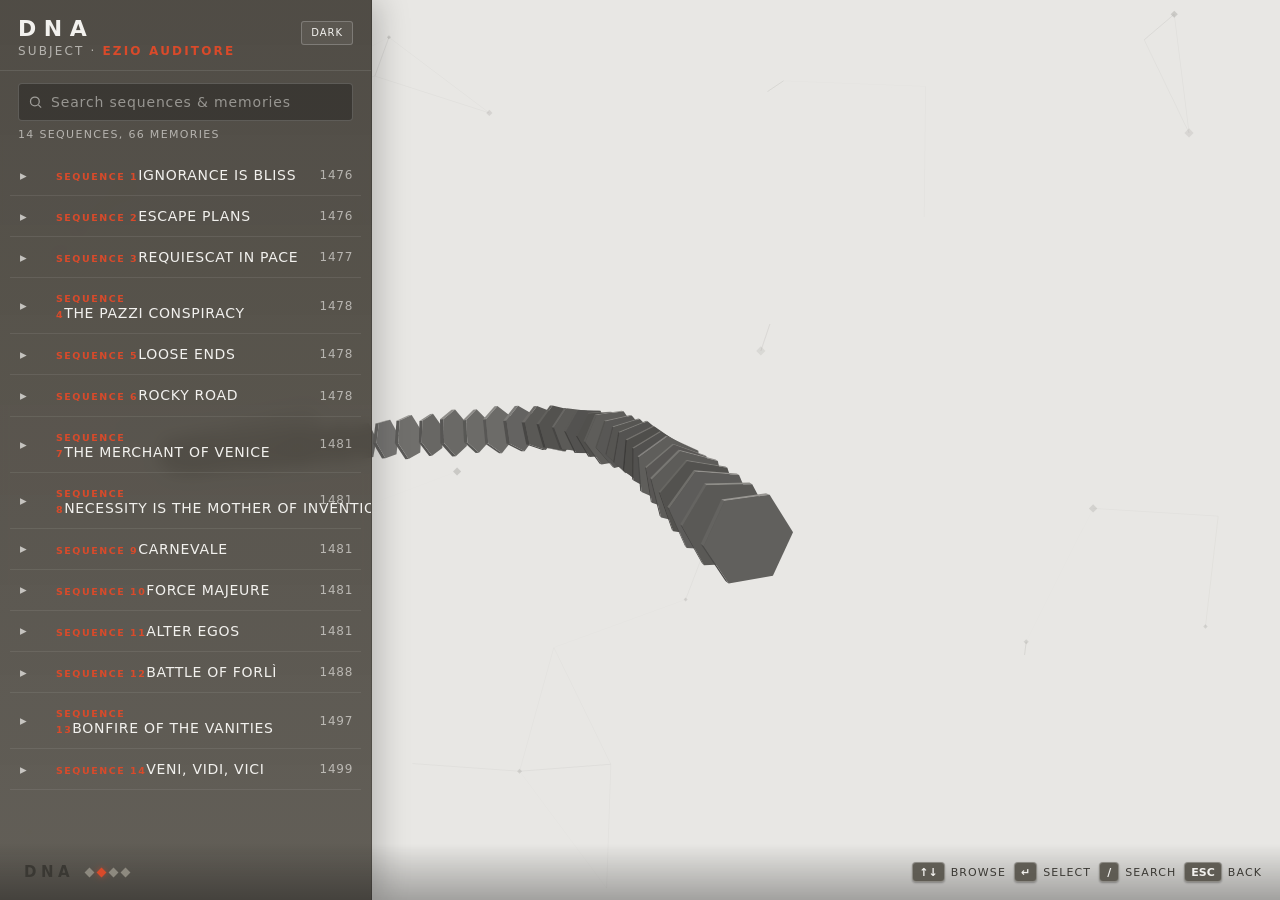
==== ac-dna-spire.html @ bcf32839 "Add AC2 DNA spire module: 3D hex-disc sequence browser Self-contained, dependency-free recreation of" ====
<!DOCTYPE html>
<html lang="en">
<head>
<meta charset="UTF-8">
<meta name="viewport" content="width=device-width, initial-scale=1.0">
<title>Assassin's Creed II — DNA Memory Browser</title>
<style>
  /* ---------------------------------------------------------------
     Theme tokens. Manual [data-theme] overrides win over the OS
     media query via higher specificity (:root[data-theme] = 0,2,0
     vs :root inside @media = 0,1,0).
  ---------------------------------------------------------------- */
  :root {
    --ground:#e8e7e4; --ground-hi:#f4f3f1; --ink:#3a3833; --ink-soft:#8d897f;
    --plate:rgba(84,80,72,.90); --plate-2:rgba(70,66,59,.94); --plate-ink:#f2f1ee;
    --plate-dim:rgba(242,241,238,.62);
    --blood:#c0281c; --blood-deep:#7a1004; --blood-hot:#d94a2a;
    --line:rgba(0,0,0,.16); --line-soft:rgba(0,0,0,.09);
    --key-bg:rgba(84,80,72,.90); --key-ink:#f2f1ee; --key-border:rgba(255,255,255,.28);
  }
  @media (prefers-color-scheme: dark) {
    :root {
      --ground:#17181a; --ground-hi:#101113; --ink:#d9d8d4; --ink-soft:#93908a;
      --plate:rgba(28,28,31,.92); --plate-2:rgba(20,20,23,.95); --plate-ink:#f2f1ee;
      --plate-dim:rgba(242,241,238,.58);
      --blood:#d9382a; --blood-deep:#8f1607; --blood-hot:#ea5a34;
      --line:rgba(255,255,255,.16); --line-soft:rgba(255,255,255,.08);
      --key-bg:rgba(28,28,31,.92); --key-ink:#f2f1ee; --key-border:rgba(255,255,255,.22);
    }
  }
  :root[data-theme="dark"] {
    --ground:#17181a; --ground-hi:#101113; --ink:#d9d8d4; --ink-soft:#93908a;
    --plate:rgba(28,28,31,.92); --plate-2:rgba(20,20,23,.95); --plate-ink:#f2f1ee;
    --plate-dim:rgba(242,241,238,.58);
    --blood:#d9382a; --blood-deep:#8f1607; --blood-hot:#ea5a34;
    --line:rgba(255,255,255,.16); --line-soft:rgba(255,255,255,.08);
    --key-bg:rgba(28,28,31,.92); --key-ink:#f2f1ee; --key-border:rgba(255,255,255,.22);
  }
  :root[data-theme="light"] {
    --ground:#e8e7e4; --ground-hi:#f4f3f1; --ink:#3a3833; --ink-soft:#8d897f;
    --plate:rgba(84,80,72,.90); --plate-2:rgba(70,66,59,.94); --plate-ink:#f2f1ee;
    --plate-dim:rgba(242,241,238,.62);
    --blood:#c0281c; --blood-deep:#7a1004; --blood-hot:#d94a2a;
    --line:rgba(0,0,0,.16); --line-soft:rgba(0,0,0,.09);
    --key-bg:rgba(84,80,72,.90); --key-ink:#f2f1ee; --key-border:rgba(255,255,255,.28);
  }

  * { box-sizing: border-box; }
  html, body {
    margin: 0; padding: 0; width: 100%; height: 100%;
    overflow: hidden; background: var(--ground);
    font-family: "Arial Narrow","Helvetica Neue","Segoe UI",system-ui,sans-serif;
    color: var(--ink);
    -webkit-font-smoothing: antialiased;
  }
  body { position: fixed; inset: 0; }

  .uppercase {
    text-transform: uppercase; letter-spacing: .1em;
    font-stretch: condensed;
  }
  .tnum { font-variant-numeric: tabular-nums; }

  /* ---- canvas stage ---- */
  #stage { position: fixed; inset: 0; z-index: 0; }
  canvas#spireCanvas { display: block; width: 100%; height: 100%; }

  /* floating diamond marker over the active clump */
  #markerLayer { position: fixed; inset: 0; z-index: 1; pointer-events: none; }
  .marker {
    position: absolute; width: 11px; height: 11px; margin: -6px 0 0 -6px;
    transform: rotate(45deg); background: var(--blood-hot);
    box-shadow: 0 0 10px rgba(217,74,42,.75); opacity: 0;
    transition: opacity .25s;
  }
  .marker .stem {
    position: absolute; left: 50%; top: 100%; width: 1px; height: 30px;
    background: linear-gradient(to bottom, var(--blood-hot), transparent);
    transform: translateX(-50%) rotate(-45deg); transform-origin: top center;
  }

  /* year / subject float annotation */
  #annotation {
    position: fixed; z-index: 1; pointer-events: none;
    font-size: 12px; color: var(--ink-soft);
    text-shadow: 0 1px 3px rgba(0,0,0,.25);
    opacity: 0; transition: opacity .3s;
  }

  /* ---- side panel ---- */
  .panel {
    position: fixed; z-index: 3; top: 0; left: 0; bottom: 0;
    width: 372px; max-width: 100%;
    display: flex; flex-direction: column;
    background: linear-gradient(180deg, var(--plate-2), var(--plate));
    backdrop-filter: blur(7px); -webkit-backdrop-filter: blur(7px);
    border-right: 1px solid var(--line);
    color: var(--plate-ink);
    box-shadow: 6px 0 30px rgba(0,0,0,.22);
  }
  .panel__head {
    padding: 16px 18px 12px; border-bottom: 1px solid rgba(255,255,255,.10);
    flex: 0 0 auto;
  }
  .brandrow { display: flex; align-items: baseline; justify-content: space-between; gap: 10px; }
  .wordmark {
    font-size: 22px; font-weight: 700; letter-spacing: .34em;
    color: var(--plate-ink); text-transform: uppercase; font-stretch: condensed;
  }
  .subject {
    margin-top: 3px; font-size: 12px; letter-spacing: .18em;
    color: var(--plate-dim); text-transform: uppercase;
  }
  .subject b { color: var(--blood-hot); font-weight: 700; }

  .iconbtn {
    font-family: inherit; cursor: pointer; color: var(--plate-ink);
    background: rgba(255,255,255,.06); border: 1px solid rgba(255,255,255,.22);
    border-radius: 3px; font-size: 10px; letter-spacing: .1em; padding: 6px 9px;
    text-transform: uppercase; white-space: nowrap; line-height: 1;
  }
  .iconbtn:hover { background: rgba(255,255,255,.13); }

  .searchwrap { padding: 12px 18px 10px; flex: 0 0 auto; }
  .searchbox { position: relative; }
  .searchbox svg { position: absolute; left: 10px; top: 50%; transform: translateY(-50%); width: 15px; height: 15px; opacity: .55; pointer-events: none; }
  #search {
    width: 100%; font-family: inherit; font-size: 14px;
    padding: 10px 12px 10px 32px; border-radius: 4px;
    background: rgba(0,0,0,.28); color: var(--plate-ink);
    border: 1px solid rgba(255,255,255,.18); letter-spacing: .04em;
  }
  #search::placeholder { color: rgba(242,241,238,.5); letter-spacing: .06em; }
  .searchmeta {
    margin-top: 7px; font-size: 11px; letter-spacing: .12em;
    color: var(--plate-dim); text-transform: uppercase;
    display: flex; justify-content: space-between; align-items: center; gap: 8px;
  }
  .searchmeta .clearbtn {
    font-family: inherit; background: none; border: none; cursor: pointer;
    color: var(--blood-hot); letter-spacing: .1em; text-transform: uppercase;
    font-size: 11px; padding: 0; visibility: hidden;
  }
  .searchmeta .clearbtn.show { visibility: visible; }

  /* ---- accordion list ---- */
  .seqlist {
    flex: 1 1 auto; overflow-y: auto; overflow-x: hidden;
    padding: 4px 10px 72px; overscroll-behavior: contain;
  }
  .seqlist::-webkit-scrollbar { width: 9px; }
  .seqlist::-webkit-scrollbar-thumb { background: rgba(255,255,255,.16); border-radius: 6px; }

  .seq { border-bottom: 1px solid rgba(255,255,255,.08); }
  .seq.hidden { display: none; }
  .seq-header {
    width: 100%; text-align: left; font-family: inherit; cursor: pointer;
    background: none; border: none; color: var(--plate-ink);
    padding: 12px 8px 12px 10px; display: grid;
    grid-template-columns: 26px 1fr auto; align-items: center; gap: 10px;
  }
  .seq-header:hover { background: rgba(255,255,255,.05); }
  .seq-num {
    font-size: 11px; letter-spacing: .05em; color: var(--plate-dim);
    font-variant-numeric: tabular-nums; text-align: center;
  }
  .seq-titlewrap { min-width: 0; }
  .seq-eyebrow {
    font-size: 9.5px; letter-spacing: .16em; color: var(--blood-hot);
    text-transform: uppercase; margin-bottom: 2px; font-weight: 700;
  }
  .seq-title {
    font-size: 14px; letter-spacing: .05em; text-transform: uppercase;
    font-stretch: condensed; line-height: 1.15;
    white-space: nowrap; overflow: hidden; text-overflow: ellipsis;
  }
  .seq-year {
    font-size: 12px; color: var(--plate-dim); letter-spacing: .06em;
    font-variant-numeric: tabular-nums; text-align: right;
  }
  .chev { transition: transform .2s; opacity: .7; }
  .seq-header[aria-expanded="true"] .chev { transform: rotate(90deg); }
  .seq-header[aria-expanded="true"] .seq-title { color: #fff; }

  mark {
    background: rgba(217,74,42,.34); color: inherit; border-radius: 2px;
    padding: 0 1px; box-shadow: inset 0 -1px 0 rgba(217,74,42,.6);
  }

  .seq-region { padding: 0 4px 8px 8px; }
  .seq-region[hidden] { display: none; }
  .mem-row {
    width: 100%; text-align: left; font-family: inherit; cursor: pointer;
    background: rgba(0,0,0,.16); border: 1px solid transparent;
    border-left: 2px solid rgba(255,255,255,.14);
    color: var(--plate-ink); padding: 8px 10px; margin: 4px 0 4px 26px;
    border-radius: 0 4px 4px 0; display: block; width: calc(100% - 26px);
  }
  .mem-row.hidden { display: none; }
  .mem-row:hover { background: rgba(0,0,0,.28); border-left-color: var(--blood-hot); }
  .mem-row.active { border-left-color: var(--blood-hot); background: rgba(122,16,4,.30); }
  .mem-row .m-top { display: flex; justify-content: space-between; gap: 8px; align-items: baseline; }
  .mem-row .m-title {
    font-size: 12.5px; letter-spacing: .05em; text-transform: uppercase;
    font-stretch: condensed; line-height: 1.2;
  }
  .mem-row .m-num { font-size: 10px; color: var(--plate-dim); letter-spacing: .1em; font-variant-numeric: tabular-nums; white-space: nowrap; }
  .mem-row .m-sub {
    margin-top: 3px; font-size: 10.5px; letter-spacing: .1em; text-transform: uppercase;
    color: var(--plate-dim);
  }

  .emptystate {
    padding: 30px 18px; text-align: center; color: var(--plate-dim);
    font-size: 12px; letter-spacing: .1em; text-transform: uppercase; display: none;
  }
  .emptystate.show { display: block; }

  /* ---- memory detail overlay plate ---- */
  .detail {
    position: fixed; z-index: 4; left: 372px; top: 0; bottom: 64px;
    display: none; align-items: center; pointer-events: none;
    padding: 40px clamp(24px, 6vw, 96px);
  }
  .detail.show { display: flex; }
  .detail__card {
    pointer-events: auto; max-width: 620px; width: 100%;
    background: linear-gradient(160deg, var(--plate-2), var(--plate));
    backdrop-filter: blur(6px); -webkit-backdrop-filter: blur(6px);
    border: 1px solid rgba(255,255,255,.12); border-radius: 6px;
    color: var(--plate-ink); box-shadow: 0 24px 60px rgba(0,0,0,.4);
    overflow: hidden;
  }
  .detail__accent {
    height: 46px; position: relative;
    background: linear-gradient(180deg, var(--blood-deep) 0%, var(--blood) 55%, var(--blood-hot) 100%);
  }
  .detail__accent .diamond {
    position: absolute; right: 22px; top: 50%; width: 16px; height: 16px;
    transform: translateY(-50%) rotate(45deg); background: #fff;
    box-shadow: 0 0 12px rgba(255,255,255,.65);
  }
  .detail__accent .eb {
    position: absolute; left: 24px; top: 50%; transform: translateY(-50%);
    color: #fff; font-size: 11px; letter-spacing: .22em; text-transform: uppercase; font-weight: 700;
  }
  .detail__body { padding: 22px 26px 26px; }
  .detail__mnum {
    font-size: clamp(30px, 5vw, 46px); font-weight: 700; letter-spacing: .06em;
    text-transform: uppercase; font-stretch: condensed; line-height: .98; color: #fff;
  }
  .detail__name {
    margin-top: 10px; font-size: clamp(16px, 2.4vw, 22px); letter-spacing: .08em;
    text-transform: uppercase; font-stretch: condensed; color: var(--blood-hot); font-weight: 700;
  }
  .detail__loc {
    margin-top: 14px; padding-top: 12px; border-top: 1px solid rgba(255,255,255,.14);
    font-size: 12px; letter-spacing: .18em; text-transform: uppercase; color: var(--plate-dim);
    font-variant-numeric: tabular-nums;
  }
  .detail__desc {
    margin-top: 12px; font-size: 15px; line-height: 1.55; letter-spacing: .01em;
    color: var(--plate-ink); max-width: 60ch; text-transform: none;
  }
  .detail__actions { margin-top: 20px; display: flex; gap: 10px; }
  .btn {
    font-family: inherit; cursor: pointer; font-size: 11px; letter-spacing: .12em;
    text-transform: uppercase; padding: 9px 16px; border-radius: 4px;
    background: rgba(255,255,255,.08); border: 1px solid rgba(255,255,255,.24); color: var(--plate-ink);
  }
  .btn:hover { background: rgba(255,255,255,.15); }
  .btn--primary { background: var(--blood-deep); border-color: var(--blood-hot); }
  .btn--primary:hover { background: var(--blood); }

  /* ---- bottom bar ---- */
  .bottombar {
    position: fixed; z-index: 3; left: 0; right: 0; bottom: 0; height: 56px;
    display: flex; align-items: center; justify-content: space-between; gap: 12px;
    padding: 0 18px 0 clamp(18px, 2vw, 24px);
    background: linear-gradient(to top, rgba(0,0,0,.30), transparent);
    pointer-events: none;
  }
  .bb-left { display: flex; align-items: center; gap: 12px; color: var(--ink); pointer-events: none; }
  .bb-word { font-size: 15px; font-weight: 700; letter-spacing: .3em; text-transform: uppercase; font-stretch: condensed; }
  .diamonds { display: flex; gap: 5px; align-items: center; }
  .diamonds i { width: 7px; height: 7px; transform: rotate(45deg); background: var(--ink-soft); display: block; }
  .diamonds i.red { background: var(--blood-hot); box-shadow: 0 0 6px rgba(217,74,42,.6); }
  .legend { display: flex; gap: 8px; flex-wrap: wrap; justify-content: flex-end; pointer-events: none; }
  .keyhint { display: inline-flex; align-items: center; gap: 6px; font-size: 11px; letter-spacing: .1em; text-transform: uppercase; color: var(--ink); }
  .keycap {
    display: inline-flex; align-items: center; justify-content: center; min-width: 20px; height: 20px;
    padding: 0 6px; border-radius: 4px; font-size: 11px; font-weight: 700;
    background: var(--key-bg); color: var(--key-ink); border: 1px solid var(--key-border);
    box-shadow: 0 1px 2px rgba(0,0,0,.3); letter-spacing: 0;
  }

  /* mobile panel toggle */
  .paneltoggle {
    position: fixed; z-index: 5; display: none;
    top: 12px; right: 12px;
  }

  /* ---- focus states (red, offset) ---- */
  a:focus-visible, button:focus-visible, input:focus-visible, [tabindex]:focus-visible {
    outline: 2px solid var(--blood-hot); outline-offset: 2px; border-radius: 3px;
  }
  /* fallback for browsers without :focus-visible */
  button:focus, input:focus { outline: 2px solid var(--blood-hot); outline-offset: 2px; }
  button:focus:not(:focus-visible), input:focus:not(:focus-visible) { outline: none; }

  .visually-hidden {
    position: absolute !important; width: 1px; height: 1px; padding: 0; margin: -1px;
    overflow: hidden; clip: rect(0 0 0 0); white-space: nowrap; border: 0;
  }

  /* ---------------- responsive ---------------- */
  @media (max-width: 760px) {
    .panel {
      width: 100%; bottom: auto; max-height: 62vh; height: auto;
      box-shadow: 0 12px 30px rgba(0,0,0,.35);
      border-right: none; border-bottom: 1px solid var(--line);
      transition: transform .28s ease;
    }
    .panel.collapsed { transform: translateY(calc(-100% + 116px)); }
    .detail { left: 0; right: 0; top: auto; bottom: 56px;
      align-items: flex-end; padding: 12px; }
    .detail__card { max-width: 100%; }
    .paneltoggle { display: inline-flex; }
    .panel__head { padding-right: 86px; }
    .legend .keyhint span.lbl { display: none; }
    .bb-word { display: none; }
  }
  @media (max-width: 420px) {
    .wordmark { font-size: 19px; letter-spacing: .26em; }
    .panel { max-height: 68vh; }
  }

  @media (prefers-reduced-motion: reduce) {
    .marker, #annotation, .chev, .panel { transition: none; }
  }
</style>
</head>
<body>

<div id="stage">
  <canvas id="spireCanvas" aria-hidden="true"></canvas>
</div>

<div id="markerLayer" aria-hidden="true">
  <div class="marker" id="marker"><span class="stem"></span></div>
</div>
<div id="annotation" aria-hidden="true"></div>

<button class="iconbtn paneltoggle" id="paneltoggle" type="button" aria-expanded="true" aria-controls="panel">MENU</button>

<!-- LEFT PANEL -->
<section class="panel" id="panel" aria-label="DNA memory browser">
  <div class="panel__head">
    <div class="brandrow">
      <div>
        <div class="wordmark">DNA</div>
        <div class="subject">SUBJECT · <b id="subjectName">EZIO AUDITORE</b></div>
      </div>
      <button class="iconbtn" id="themeToggle" type="button" aria-pressed="false">DARK</button>
    </div>
  </div>

  <div class="searchwrap">
    <div class="searchbox" role="search">
      <svg viewBox="0 0 24 24" fill="none" stroke="currentColor" stroke-width="2" aria-hidden="true"><circle cx="11" cy="11" r="7"></circle><line x1="21" y1="21" x2="16.65" y2="16.65"></line></svg>
      <label for="search" class="visually-hidden">Search sequences and memories</label>
      <input id="search" type="text" autocomplete="off" spellcheck="false"
             placeholder="Search sequences & memories" aria-describedby="searchCount">
    </div>
    <div class="searchmeta">
      <span id="searchCount" aria-live="polite">14 sequences, 66 memories</span>
      <button class="clearbtn" id="clearBtn" type="button">Clear</button>
    </div>
  </div>

  <div class="seqlist" id="seqList" aria-label="Sequences"></div>
  <div class="emptystate" id="emptyState" role="status">No memories match your search</div>
</section>

<!-- MEMORY DETAIL -->
<div class="detail" id="detail" role="dialog" aria-modal="false" aria-labelledby="detailName" aria-hidden="true">
  <div class="detail__card">
    <div class="detail__accent"><span class="eb" id="detailEyebrow">SEQUENCE 1</span><span class="diamond"></span></div>
    <div class="detail__body">
      <div class="detail__mnum" id="detailMnum">MEMORY 1</div>
      <div class="detail__name" id="detailName">TITLE</div>
      <div class="detail__loc tnum" id="detailLoc">LOCATION, YEAR</div>
      <p class="detail__desc" id="detailDesc">Description.</p>
      <div class="detail__actions">
        <button class="btn btn--primary" id="detailBack" type="button">Back</button>
      </div>
    </div>
  </div>
</div>

<!-- BOTTOM BAR -->
<div class="bottombar" aria-hidden="true">
  <div class="bb-left">
    <span class="bb-word">DNA</span>
    <span class="diamonds"><i></i><i class="red"></i><i></i><i></i></span>
  </div>
  <div class="legend">
    <span class="keyhint"><span class="keycap">↑↓</span><span class="lbl">Browse</span></span>
    <span class="keyhint"><span class="keycap">↵</span><span class="lbl">Select</span></span>
    <span class="keyhint"><span class="keycap">/</span><span class="lbl">Search</span></span>
    <span class="keyhint"><span class="keycap">Esc</span><span class="lbl">Back</span></span>
  </div>
</div>

<!-- dataset -->
<script type="application/json" id="ac-data">
{
  "subject": "EZIO AUDITORE",
  "sequences": [
    {
      "n": 1,
      "title": "IGNORANCE IS BLISS",
      "year": "1476",
      "memories": [
        { "n": 1, "title": "BOYS WILL BE BOYS", "location": "FLORENCE", "year": "1476", "desc": "Chase down Vieri de' Pazzi's gang through the rooftops after a street brawl." },
        { "n": 2, "title": "YOU SHOULD SEE THE OTHER GUY", "location": "FLORENCE", "year": "1476", "desc": "Beat Vieri's crew in the streets to settle the score between the two families." },
        { "n": 3, "title": "SIBLING RIVALRY", "location": "FLORENCE", "year": "1476", "desc": "Race Federico across the rooftops of Florence to prove your climbing skill." },
        { "n": 4, "title": "NIGHTCAP", "location": "FLORENCE", "year": "1476", "desc": "Sneak into Cristina's window for a secret nighttime rendezvous." },
        { "n": 5, "title": "PAPERBOY", "location": "FLORENCE", "year": "1476", "desc": "Deliver Giovanni Auditore's letter across the city before it falls into the wrong hands." },
        { "n": 6, "title": "FRIEND OF THE FAMILY", "location": "FLORENCE", "year": "1476", "desc": "Recover the incriminating documents Giovanni entrusted to Uberto Alberti." },
        { "n": 7, "title": "JAILBIRD", "location": "FLORENCE", "year": "1476", "desc": "Race to the Palazzo della Signoria to save your father and brothers from the gallows." },
        { "n": 8, "title": "LAST MAN STANDING", "location": "FLORENCE", "year": "1476", "desc": "Escape the guards after watching your father and brothers hanged as traitors." }
      ]
    },
    {
      "n": 2,
      "title": "ESCAPE PLANS",
      "year": "1476",
      "memories": [
        { "n": 1, "title": "FITTING IN", "location": "FLORENCE", "year": "1476", "desc": "Blend with a group of nobles to slip past the guards hunting the Auditore name." },
        { "n": 2, "title": "ACE UP MY SLEEVE", "location": "FLORENCE", "year": "1476", "desc": "Let Uncle Mario's tailor fit you with your father's hidden blade." },
        { "n": 3, "title": "JUDGE, JURY, AND EXECUTIONER", "location": "FLORENCE", "year": "1476", "desc": "Assassinate Uberto Alberti at the Palazzo della Signoria for betraying your family." },
        { "n": 4, "title": "LAYING LOW", "location": "TUSCANY", "year": "1476", "desc": "Flee Florence with your mother and sister to the safety of Monteriggioni." }
      ]
    },
    {
      "n": 3,
      "title": "REQUIESCAT IN PACE",
      "year": "1477",
      "memories": [
        { "n": 1, "title": "ROADSIDE ASSISTANCE", "location": "TUSCANY", "year": "1477", "desc": "Fend off the bandits ambushing Mario Auditore's caravan on the road." },
        { "n": 2, "title": "CASA DOLCE CASA", "location": "MONTERIGGIONI", "year": "1477", "desc": "Explore the Villa Auditore and train with Mario in the arts of the Assassins." },
        { "n": 3, "title": "PRACTISE MAKES PERFECT", "location": "MONTERIGGIONI", "year": "1477", "desc": "Complete Mario's training course to master the hidden blade and combat basics." },
        { "n": 4, "title": "WHAT GOES AROUND", "location": "SAN GIMIGNANO", "year": "1477", "desc": "Track down and assassinate the guard captain who arrested your father in Florence." },
        { "n": 5, "title": "A CHANGE OF PLANS", "location": "SAN GIMIGNANO", "year": "1477", "desc": "Interrogate a corrupt guard to uncover the Pazzi family's next move." }
      ]
    },
    {
      "n": 4,
      "title": "THE PAZZI CONSPIRACY",
      "year": "1478",
      "memories": [
        { "n": 1, "title": "PRACTICE WHAT YOU PREACH", "location": "SAN GIMIGNANO", "year": "1478", "desc": "Eavesdrop on a corrupt priest to learn the details of the Pazzi plot." },
        { "n": 2, "title": "FOX HUNT", "location": "SAN GIMIGNANO", "year": "1478", "desc": "Track down La Volpe's stolen goods to win the thieves' trust." },
        { "n": 3, "title": "SEE YOU THERE", "location": "FLORENCE", "year": "1478", "desc": "Deliver a warning to Lorenzo de' Medici before the conspirators can strike." },
        { "n": 4, "title": "NOVELLA'S SECRET", "location": "FLORENCE", "year": "1478", "desc": "Infiltrate Santa Maria Novella's catacombs to reach the Templars' secret meeting." },
        { "n": 5, "title": "WOLVES IN SHEEP'S CLOTHING", "location": "FLORENCE", "year": "1478", "desc": "Stop the Pazzi conspirators from murdering Lorenzo during Mass at the Duomo." },
        { "n": 6, "title": "FAREWELL FRANCESCO", "location": "FLORENCE", "year": "1478", "desc": "Chase down the wounded Francesco de' Pazzi and finish him before he escapes." },
        { "n": 7, "title": "ARRIVEDERCI", "location": "FLORENCE", "year": "1478", "desc": "Report back to Lorenzo de' Medici now that the conspiracy has been crushed." }
      ]
    },
    {
      "n": 5,
      "title": "LOOSE ENDS",
      "year": "1478",
      "memories": [
        { "n": 1, "title": "A CONSPIRACY REVEALED", "location": "FLORENCE", "year": "1478", "desc": "Question Lorenzo to learn the names of the remaining Pazzi conspirators." },
        { "n": 2, "title": "BENVENUTO", "location": "FLORENCE", "year": "1478", "desc": "Visit Leonardo's workshop so he can upgrade your hidden blade to carry poison." },
        { "n": 3, "title": "THE COWL DOES NOT MAKE THE MONK", "location": "FLORENCE", "year": "1478", "desc": "Steal smoke bombs from a monastery to aid your hunt for the conspirators." },
        { "n": 4, "title": "VIA DEI SERVI", "location": "FLORENCE", "year": "1478", "desc": "Pursue and assassinate Bernardo Baroncelli before he flees the city." },
        { "n": 5, "title": "LOOSE ENDS", "location": "SAN GIMIGNANO", "year": "1478", "desc": "Corner Jacopo de' Pazzi among the ruins to end the conspiracy for good." }
      ]
    },
    {
      "n": 6,
      "title": "ROCKY ROAD",
      "year": "1478",
      "memories": [
        { "n": 1, "title": "ROAD TRIP", "location": "APENNINE MOUNTAINS", "year": "1478", "desc": "Cross the mountains east of Florence to learn Leonardo has left for Venice." },
        { "n": 2, "title": "ROMAGNA HOLIDAY", "location": "ROMAGNA", "year": "1478", "desc": "Ferry a stranded traveler back to the docks before continuing your journey." },
        { "n": 3, "title": "TUTTI A BORDO", "location": "ROMAGNA", "year": "1478", "desc": "Board the ship at the docks and set sail for Venice." }
      ]
    },
    {
      "n": 7,
      "title": "THE MERCHANT OF VENICE",
      "year": "1481",
      "memories": [
        { "n": 1, "title": "BENVENUTO", "location": "VENICE", "year": "1481", "desc": "Find Leonardo da Vinci's new workshop after arriving in Venice." },
        { "n": 2, "title": "THAT'S GONNA LEAVE A MARK", "location": "VENICE", "year": "1481", "desc": "Rough up a merchant to send a message to the local Templar agents." },
        { "n": 3, "title": "BUILDING BLOCKS", "location": "VENICE", "year": "1481", "desc": "Recover the stolen building plans Leonardo needs from a Templar courier." },
        { "n": 4, "title": "BREAKOUT", "location": "VENICE", "year": "1481", "desc": "Free Antonio de Magianis's man from the guards holding him captive." },
        { "n": 5, "title": "MONKEY SEE, MONKEY DO", "location": "VENICE", "year": "1481", "desc": "Tail a Templar agent through the canals without being spotted." },
        { "n": 6, "title": "EVERYTHING MUST GO", "location": "VENICE", "year": "1481", "desc": "Rob the corrupt merchant's warehouse to fund Antonio's thieves' guild." }
      ]
    },
    {
      "n": 8,
      "title": "NECESSITY IS THE MOTHER OF INVENTION",
      "year": "1481",
      "memories": [
        { "n": 1, "title": "PLAYING WITH FIRE", "location": "VENICE", "year": "1481", "desc": "Clear the guards from three rooftops so the thieves can set them ablaze." },
        { "n": 2, "title": "DA VINCI'S FLYING MACHINE", "location": "VENICE", "year": "1481", "desc": "Test Leonardo's flying machine and crash it safely onto a nearby rooftop." },
        { "n": 3, "title": "THE PALAZZO DUCALE", "location": "VENICE", "year": "1481", "desc": "Scout the Palazzo Ducale with Antonio to plan the assassination of Carlo Grimaldi." },
        { "n": 4, "title": "A KNIFE IN THE DARK", "location": "VENICE", "year": "1481", "desc": "Slip into the Palazzo Ducale and assassinate the traitor Carlo Grimaldi." }
      ]
    },
    {
      "n": 9,
      "title": "CARNEVALE",
      "year": "1481",
      "memories": [
        { "n": 1, "title": "THE RECRUIT", "location": "VENICE", "year": "1481", "desc": "Prove yourself to Antonio's thieves' guild to earn their full trust." },
        { "n": 2, "title": "PIECE OF MIND", "location": "VENICE", "year": "1481", "desc": "Collect the pistol Leonardo has crafted from a captured Templar design." },
        { "n": 3, "title": "TRIAL BY FIRE", "location": "VENICE", "year": "1481", "desc": "Win the Carnevale mask competition to gain entry to the Doge's private party." },
        { "n": 4, "title": "CARNEVALE", "location": "VENICE", "year": "1481", "desc": "Assassinate Marco Barbarigo during his address, timed to the fireworks' report." }
      ]
    },
    {
      "n": 10,
      "title": "FORCE MAJEURE",
      "year": "1481",
      "memories": [
        { "n": 1, "title": "FREE AT LAST", "location": "VENICE", "year": "1481", "desc": "Break Bartolomeo d'Alviano out of the cage the Templars are holding him in." },
        { "n": 2, "title": "UNITED WE STAND", "location": "VENICE", "year": "1481", "desc": "Free the caged mercenaries throughout Castello to swell Bartolomeo's ranks." },
        { "n": 3, "title": "TWO BIRDS, ONE BLADE", "location": "VENICE", "year": "1481", "desc": "Hunt down Dante Moro and Silvio Barbarigo before they flee Venice." }
      ]
    },
    {
      "n": 11,
      "title": "ALTER EGOS",
      "year": "1481",
      "memories": [
        { "n": 1, "title": "THE ARSENALE", "location": "VENICE", "year": "1481", "desc": "Steal the shipbuilding plans from the heavily guarded Arsenale di Venezia." },
        { "n": 2, "title": "A COSTLY DISGUISE", "location": "VENICE", "year": "1481", "desc": "Don a courier's uniform to slip past Emilio Barbarigo's guards unnoticed." },
        { "n": 3, "title": "EMILIO'S END", "location": "VENICE", "year": "1481", "desc": "Scale the Palazzo at night and assassinate the tyrant Emilio Barbarigo." }
      ]
    },
    {
      "n": 12,
      "title": "BATTLE OF FORLÌ",
      "year": "1488",
      "memories": [
        { "n": 1, "title": "STORMING THE CITADEL", "location": "FORLÌ", "year": "1488", "desc": "Open the citadel gates from within so Caterina's forces can retake Forlì." },
        { "n": 2, "title": "CITY UNDER ATTACK", "location": "FORLÌ", "year": "1488", "desc": "Drive back the soldiers flooding the streets during the siege of Forlì." },
        { "n": 3, "title": "RACE AGAINST TIME", "location": "FORLÌ", "year": "1488", "desc": "Rescue Caterina Sforza's children before their captors can harm them." },
        { "n": 4, "title": "THE ABBEY'S SECRET", "location": "ROMAGNA", "year": "1488", "desc": "Search the abbey archives for intelligence on the conspiracy against Forlì." },
        { "n": 5, "title": "A BLADE IN THE CROWD", "location": "FORLÌ", "year": "1488", "desc": "Root out and eliminate the conspirator plotting against Caterina Sforza." }
      ]
    },
    {
      "n": 13,
      "title": "BONFIRE OF THE VANITIES",
      "year": "1497",
      "memories": [
        { "n": 1, "title": "HOMECOMING", "location": "FLORENCE", "year": "1497", "desc": "Return to a Florence gripped by fear under Savonarola's fanatic rule." },
        { "n": 2, "title": "THE CORRUPTED", "location": "FLORENCE", "year": "1497", "desc": "Investigate the nine lieutenants using the Apple of Eden to control the city." },
        { "n": 3, "title": "RECLAIMING THE STREETS", "location": "FLORENCE", "year": "1497", "desc": "Assassinate Savonarola's lieutenants one by one to free their districts." },
        { "n": 4, "title": "PIETY AND POLITICS", "location": "FLORENCE", "year": "1497", "desc": "Recover the Apple of Eden that Savonarola has used to sway the populace." },
        { "n": 5, "title": "BONFIRE OF THE VANITIES", "location": "FLORENCE", "year": "1497", "desc": "Assassinate Girolamo Savonarola at the Piazza della Signoria as the people revolt." }
      ]
    },
    {
      "n": 14,
      "title": "VENI, VIDI, VICI",
      "year": "1499",
      "memories": [
        { "n": 1, "title": "THE VAULT BENEATH", "location": "ROME", "year": "1499", "desc": "Arrange the recovered Codex pages at the villa to reveal the vault's location." },
        { "n": 2, "title": "INTO THE VATICAN", "location": "ROME", "year": "1499", "desc": "Infiltrate the Vatican's restricted grounds under cover of night." },
        { "n": 3, "title": "THE SISTINE CONGREGATION", "location": "ROME", "year": "1499", "desc": "Cross the hanging platforms above the Sistine Chapel to reach Rodrigo Borgia." },
        { "n": 4, "title": "VENI, VIDI, VICI", "location": "ROME", "year": "1499", "desc": "Confront Rodrigo Borgia and the power of the Staff of Eden in the vault below." }
      ]
    }
  ]
}
</script>

<!-- ==================== spire.js (inlined) ==================== -->
<script>
/*!
 * spire.js — dependency-free canvas2D "DNA spire" renderer
 * (Assassin's Creed II Animus menu homage)
 *
 * No WebGL, no Three.js, no external requests. Pure canvas 2D + a small
 * hand-rolled pinhole projection.
 *
 * Usage:
 *   const spire = Spire.create(canvas, { segments: 14, discsPerSegment: 12, theme: {...} });
 *   spire.setCamera(0.3);
 *   spire.setActiveSegment(3);
 *   spire.setTheme({ ground: '#111', discLow: '#444', discHigh: '#666', redLow:'#7a1004', redHigh:'#d94a2a' });
 *   spire.resize();
 *   spire.getSegmentScreenPos(3); // -> {x,y,visible}
 *   spire.destroy();
 */
(function (root, factory) {
  if (typeof module === 'object' && module.exports) {
    module.exports = factory();
  } else {
    root.Spire = factory();
  }
})(typeof self !== 'undefined' ? self : this, function () {
  'use strict';

  // ---------------------------------------------------------------------
  // small math helpers (build-time only — fine to allocate here)
  // ---------------------------------------------------------------------
  function v3(x, y, z) { return [x, y, z]; }
  function add(a, b) { return [a[0] + b[0], a[1] + b[1], a[2] + b[2]]; }
  function sub(a, b) { return [a[0] - b[0], a[1] - b[1], a[2] - b[2]]; }
  function scale(a, s) { return [a[0] * s, a[1] * s, a[2] * s]; }
  function dot(a, b) { return a[0] * b[0] + a[1] * b[1] + a[2] * b[2]; }
  function cross(a, b) {
    return [
      a[1] * b[2] - a[2] * b[1],
      a[2] * b[0] - a[0] * b[2],
      a[0] * b[1] - a[1] * b[0]
    ];
  }
  function length(a) { return Math.sqrt(dot(a, a)); }
  function normalize(a) {
    var l = length(a);
    if (l < 1e-8) return [0, 0, 1];
    return [a[0] / l, a[1] / l, a[2] / l];
  }
  function lerp(a, b, t) { return a + (b - a) * t; }
  function lerp3(a, b, t) { return [lerp(a[0], b[0], t), lerp(a[1], b[1], t), lerp(a[2], b[2], t)]; }
  function clamp(v, lo, hi) { return v < lo ? lo : (v > hi ? hi : v); }

  function hexToRgb(hex) {
    var h = hex.replace('#', '');
    if (h.length === 3) h = h[0] + h[0] + h[1] + h[1] + h[2] + h[2];
    var n = parseInt(h, 16);
    return [(n >> 16) & 255, (n >> 8) & 255, n & 255];
  }

  // deterministic pseudo-random (mulberry32) so re-creating a spire with the
  // same config gives the same jitter every time.
  function makeRng(seed) {
    var s = seed >>> 0;
    return function () {
      s |= 0; s = (s + 0x6D2B79F5) | 0;
      var t = Math.imul(s ^ (s >>> 15), 1 | s);
      t = (t + Math.imul(t ^ (t >>> 7), 61 | t)) ^ t;
      return ((t ^ (t >>> 14)) >>> 0) / 4294967296;
    };
  }

  // ---------------------------------------------------------------------
  // Catmull-Rom curve + arc-length parametrization + parallel-transport
  // frames. All build-time, precomputed once per spire instance.
  // ---------------------------------------------------------------------
  function catmullRomPoint(p0, p1, p2, p3, t) {
    var t2 = t * t, t3 = t2 * t;
    var out = [0, 0, 0];
    for (var i = 0; i < 3; i++) {
      var a0 = p0[i], a1 = p1[i], a2 = p2[i], a3 = p3[i];
      out[i] = 0.5 * (
        (2 * a1) +
        (-a0 + a2) * t +
        (2 * a0 - 5 * a1 + 4 * a2 - a3) * t2 +
        (-a0 + 3 * a1 - 3 * a2 + a3) * t3
      );
    }
    return out;
  }

  function makeCurve(points) {
    var n = points.length;
    var segs = n - 1;

    function pointAtRaw(t) {
      // t in [0,1] across the whole spline
      var scaled = clamp(t, 0, 1) * segs;
      var i = Math.floor(scaled);
      if (i >= segs) i = segs - 1;
      var localT = scaled - i;
      var p0 = points[Math.max(i - 1, 0)];
      var p1 = points[i];
      var p2 = points[Math.min(i + 1, segs)];
      var p3 = points[Math.min(i + 2, segs)];
      return catmullRomPoint(p0, p1, p2, p3, localT);
    }

    // build arc-length lookup table
    var ALRES = 800;
    var cum = new Float64Array(ALRES + 1);
    var prev = pointAtRaw(0);
    cum[0] = 0;
    for (var s = 1; s <= ALRES; s++) {
      var tt = s / ALRES;
      var p = pointAtRaw(tt);
      cum[s] = cum[s - 1] + length(sub(p, prev));
      prev = p;
    }
    var totalLen = cum[ALRES] || 1;

    function uToRawT(u) {
      var target = clamp(u, 0, 1) * totalLen;
      // binary search
      var lo = 0, hi = ALRES;
      while (lo < hi) {
        var mid = (lo + hi) >> 1;
        if (cum[mid] < target) lo = mid + 1; else hi = mid;
      }
      var i1 = lo, i0 = Math.max(0, i1 - 1);
      var span = cum[i1] - cum[i0];
      var frac = span > 1e-9 ? (target - cum[i0]) / span : 0;
      return (i0 + frac) / ALRES;
    }

    function pointAtU(u) { return pointAtRaw(uToRawT(u)); }

    return { pointAtRaw: pointAtRaw, pointAtU: pointAtU, totalLength: totalLen };
  }

  // Build a table of position/tangent/right/up frames uniformly sampled by
  // arc-length parameter u in [0,1], using a rotation-minimizing (parallel
  // transport) frame so the discs don't flip/twist unpredictably.
  function buildFrameTable(curve, resolution) {
    var pos = new Float64Array(resolution * 3);
    var tan = new Float64Array(resolution * 3);
    var right = new Float64Array(resolution * 3);
    var up = new Float64Array(resolution * 3);

    var eps = 1 / (resolution * 4);
    var worldUp = [0, 1, 0];

    for (var i = 0; i < resolution; i++) {
      var u = i / (resolution - 1);
      var p = curve.pointAtU(u);
      var uPrev = clamp(u - eps, 0, 1);
      var uNext = clamp(u + eps, 0, 1);
      var t = normalize(sub(curve.pointAtU(uNext), curve.pointAtU(uPrev)));
      pos[i * 3] = p[0]; pos[i * 3 + 1] = p[1]; pos[i * 3 + 2] = p[2];
      tan[i * 3] = t[0]; tan[i * 3 + 1] = t[1]; tan[i * 3 + 2] = t[2];

      var r;
      if (i === 0) {
        var ref = Math.abs(dot(t, worldUp)) > 0.98 ? [1, 0, 0] : worldUp;
        r = normalize(cross(ref, t));
      } else {
        var prevR = [right[(i - 1) * 3], right[(i - 1) * 3 + 1], right[(i - 1) * 3 + 2]];
        // project previous right onto plane perpendicular to new tangent
        var proj = sub(prevR, scale(t, dot(prevR, t)));
        if (length(proj) < 1e-6) {
          var ref2 = Math.abs(dot(t, worldUp)) > 0.98 ? [1, 0, 0] : worldUp;
          proj = cross(ref2, t);
        }
        r = normalize(proj);
      }
      var u3 = normalize(cross(t, r));
      right[i * 3] = r[0]; right[i * 3 + 1] = r[1]; right[i * 3 + 2] = r[2];
      up[i * 3] = u3[0]; up[i * 3 + 1] = u3[1]; up[i * 3 + 2] = u3[2];
    }

    return { pos: pos, tan: tan, right: right, up: up, resolution: resolution };
  }

  // interpolate the frame table at arbitrary u -> {pos, tangent, right, up} (fresh arrays; build-time/camera-time use only)
  function sampleFrame(table, u) {
    var res = table.resolution;
    var idx = clamp(u, 0, 1) * (res - 1);
    var i0 = Math.floor(idx);
    var i1 = Math.min(i0 + 1, res - 1);
    var f = idx - i0;

    function get3(arr, i) { return [arr[i * 3], arr[i * 3 + 1], arr[i * 3 + 2]]; }

    var pos = lerp3(get3(table.pos, i0), get3(table.pos, i1), f);
    var tangent = normalize(lerp3(get3(table.tan, i0), get3(table.tan, i1), f));
    var rightRaw = lerp3(get3(table.right, i0), get3(table.right, i1), f);
    var right = normalize(sub(rightRaw, scale(tangent, dot(rightRaw, tangent))));
    var up = normalize(cross(tangent, right));
    return { pos: pos, tangent: tangent, right: right, up: up };
  }

  // ---------------------------------------------------------------------
  // Geometry build: discs baked into flat typed arrays for a fast render loop
  // ---------------------------------------------------------------------
  var LIGHT_DIR = normalize([0.35, 0.82, -0.46]);

  function buildGeometry(opts) {
    var segments = opts.segments;
    var discsPerSegment = opts.discsPerSegment;
    var discCount = segments * discsPerSegment;
    var rng = makeRng(opts.seed || 1337);

    // Scaled up from the original snake path so discs have enough breathing
    // room along the curve relative to their radius (dense enough to read
    // as an overlapping stacked-coin ridge, not a solid fused tube).
    var controlPoints = opts.controlPoints || [
      [0, 0, 0],
      [6.7, -4.8, -20.8],
      [-7.4, -10.2, -43.2],
      [5.4, -16.8, -65.6],
      [-6.1, -22.7, -88],
      [8.3, -29.4, -110.4],
      [-3.8, -36.2, -132.8],
      [1.9, -42.4, -155.2],
      [-5.8, -48.3, -177.6],
      [0, -54.4, -200]
    ];

    var curve = makeCurve(controlPoints);
    var frameTable = buildFrameTable(curve, 900);

    var radius = opts.radius || 1.15;
    var thickness = opts.thickness || 0.2;
    var twistPerDisc = opts.twistPerDisc != null ? opts.twistPerDisc : 0.085;

    var discCenter = new Float32Array(discCount * 3);
    var discTangent = new Float32Array(discCount * 3);
    var discFrontVerts = new Float32Array(discCount * 18);
    var discBackVerts = new Float32Array(discCount * 18);
    var discSideNormals = new Float32Array(discCount * 18);
    var discCapBrightFront = new Float32Array(discCount);
    var discCapBrightBack = new Float32Array(discCount);
    var discSideBright = new Float32Array(discCount * 6);
    var discSegmentIndex = new Int32Array(discCount);
    var discGreyJitter = new Float32Array(discCount);
    var discRedJitter = new Float32Array(discCount);
    var discU = new Float32Array(discCount);

    var HEX_ANGLE = Math.PI / 3;

    for (var i = 0; i < discCount; i++) {
      var u = discCount > 1 ? i / (discCount - 1) : 0;
      discU[i] = u;
      var fr = sampleFrame(frameTable, u);
      var jitterR = radius * (0.94 + rng() * 0.14);
      var jitterTh = thickness * (0.85 + rng() * 0.4);
      var twist = i * twistPerDisc;

      discCenter[i * 3] = fr.pos[0];
      discCenter[i * 3 + 1] = fr.pos[1];
      discCenter[i * 3 + 2] = fr.pos[2];
      discTangent[i * 3] = fr.tangent[0];
      discTangent[i * 3 + 1] = fr.tangent[1];
      discTangent[i * 3 + 2] = fr.tangent[2];

      var frontCenter = add(fr.pos, scale(fr.tangent, jitterTh * 0.5));
      var backCenter = add(fr.pos, scale(fr.tangent, -jitterTh * 0.5));

      for (var k = 0; k < 6; k++) {
        var ang = twist + k * HEX_ANGLE;
        var ca = Math.cos(ang), sa = Math.sin(ang);
        var offset = add(scale(fr.right, ca * jitterR), scale(fr.up, sa * jitterR));
        var fv = add(frontCenter, offset);
        var bv = add(backCenter, offset);
        discFrontVerts[i * 18 + k * 3] = fv[0];
        discFrontVerts[i * 18 + k * 3 + 1] = fv[1];
        discFrontVerts[i * 18 + k * 3 + 2] = fv[2];
        discBackVerts[i * 18 + k * 3] = bv[0];
        discBackVerts[i * 18 + k * 3 + 1] = bv[1];
        discBackVerts[i * 18 + k * 3 + 2] = bv[2];

        // side normal: mid-angle radial direction for edge k -> k+1
        var midAng = twist + (k + 0.5) * HEX_ANGLE;
        var sn = add(scale(fr.right, Math.cos(midAng)), scale(fr.up, Math.sin(midAng)));
        discSideNormals[i * 18 + k * 3] = sn[0];
        discSideNormals[i * 18 + k * 3 + 1] = sn[1];
        discSideNormals[i * 18 + k * 3 + 2] = sn[2];
        // ambient + clamped diffuse: never crushes to near-black, still
        // reads a clear light/shadow gradient across facets.
        var sb = 0.52 + clamp(dot(sn, LIGHT_DIR), 0, 1) * 0.58;
        discSideBright[i * 6 + k] = clamp(sb, 0.4, 1.12);
      }

      var bf = 0.55 + clamp(dot(fr.tangent, LIGHT_DIR), 0, 1) * 0.62;
      var bb = 0.55 + clamp(dot(scale(fr.tangent, -1), LIGHT_DIR), 0, 1) * 0.62;
      discCapBrightFront[i] = clamp(bf, 0.42, 1.18);
      discCapBrightBack[i] = clamp(bb, 0.42, 1.18);

      discSegmentIndex[i] = Math.min(segments - 1, Math.floor(i / discsPerSegment));
      discGreyJitter[i] = rng();
      discRedJitter[i] = rng();
    }

    var repDisc = new Int32Array(segments);
    for (var s = 0; s < segments; s++) {
      repDisc[s] = Math.min(discCount - 1, s * discsPerSegment + (discsPerSegment >> 1));
    }

    // polyline of the curve for the faint center wire
    var wireRes = 180;
    var wire = new Float32Array(wireRes * 3);
    for (var w = 0; w < wireRes; w++) {
      var p2 = curve.pointAtU(w / (wireRes - 1));
      wire[w * 3] = p2[0]; wire[w * 3 + 1] = p2[1]; wire[w * 3 + 2] = p2[2];
    }

    return {
      discCount: discCount, segments: segments, discsPerSegment: discsPerSegment,
      curve: curve, frameTable: frameTable,
      discCenter: discCenter, discTangent: discTangent,
      discFrontVerts: discFrontVerts, discBackVerts: discBackVerts,
      discSideNormals: discSideNormals,
      discCapBrightFront: discCapBrightFront, discCapBrightBack: discCapBrightBack,
      discSideBright: discSideBright,
      discSegmentIndex: discSegmentIndex,
      discGreyJitter: discGreyJitter, discRedJitter: discRedJitter,
      discU: discU,
      repDisc: repDisc,
      wire: wire, wireRes: wireRes
    };
  }

  // ---------------------------------------------------------------------
  // Background "plexus" — cheap decorative dot/line mesh rendered once to
  // an offscreen canvas and blitted every frame.
  // ---------------------------------------------------------------------
  function buildPlexus(w, h, dpr, rng, colorRgb) {
    var off = document.createElement('canvas');
    off.width = Math.max(1, Math.round(w * dpr));
    off.height = Math.max(1, Math.round(h * dpr));
    var ctx = off.getContext('2d');
    ctx.setTransform(dpr, 0, 0, dpr, 0, 0);

    var count = 40;
    var pts = [];
    for (var i = 0; i < count; i++) {
      pts.push({ x: rng() * w, y: rng() * h });
    }
    var r = colorRgb[0], g = colorRgb[1], b = colorRgb[2];

    // connecting lines to nearby points
    ctx.lineWidth = 1;
    for (i = 0; i < count; i++) {
      for (var j = i + 1; j < count; j++) {
        var dx = pts[i].x - pts[j].x, dy = pts[i].y - pts[j].y;
        var d = Math.sqrt(dx * dx + dy * dy);
        var maxD = Math.min(w, h) * 0.18;
        if (d < maxD) {
          var a = (1 - d / maxD) * 0.10;
          ctx.strokeStyle = 'rgba(' + r + ',' + g + ',' + b + ',' + a.toFixed(3) + ')';
          ctx.beginPath();
          ctx.moveTo(pts[i].x, pts[i].y);
          ctx.lineTo(pts[j].x, pts[j].y);
          ctx.stroke();
        }
      }
    }
    // soft diamond glints on a subset of points
    for (i = 0; i < count; i++) {
      if (rng() > 0.4) continue;
      var s = 2.5 + rng() * 4;
      var p = pts[i];
      var alpha = 0.08 + rng() * 0.10;
      ctx.save();
      ctx.translate(p.x, p.y);
      ctx.rotate(Math.PI / 4);
      ctx.fillStyle = 'rgba(' + r + ',' + g + ',' + b + ',' + alpha.toFixed(3) + ')';
      ctx.fillRect(-s / 2, -s / 2, s, s);
      ctx.restore();
    }
    return off;
  }

  // ---------------------------------------------------------------------
  // Spire instance
  // ---------------------------------------------------------------------
  function create(canvas, options) {
    options = options || {};
    var segments = options.segments || 14;
    var discsPerSegment = options.discsPerSegment || 12;

    var theme = Object.assign({
      ground: '#e8e7e4',
      discLow: '#8f8d88',
      discHigh: '#b9b7b2',
      redLow: '#7a1004',
      redHigh: '#d94a2a'
    }, options.theme || {});

    var geo = buildGeometry({
      segments: segments,
      discsPerSegment: discsPerSegment,
      radius: options.radius,
      thickness: options.thickness,
      twistPerDisc: options.twistPerDisc,
      controlPoints: options.controlPoints,
      seed: options.seed
    });

    var ctx = canvas.getContext('2d');

    // ------------- mutable render state -------------
    var state = {
      camT: 0, camTTarget: 0,
      segmentRedness: new Float32Array(segments),
      segmentRednessTarget: new Float32Array(segments),
      activeSegment: null,
      width: 0, height: 0, dpr: 1,
      fovDeg: options.fov || 75,
      fogStart: options.fogStart != null ? options.fogStart : 27,
      fogEnd: options.fogEnd != null ? options.fogEnd : 66,
      camRightOffset: options.camRightOffset != null ? options.camRightOffset : 4.4,
      camUpOffset: options.camUpOffset != null ? options.camUpOffset : 2.6,
      camPullback: options.camPullback != null ? options.camPullback : 4.2,
      lookAhead: options.lookAhead != null ? options.lookAhead : 0.05,
      reducedMotion: !!options.reducedMotion
    };

    var groundRgb = hexToRgb(theme.ground);
    var discLowRgb = hexToRgb(theme.discLow);
    var discHighRgb = hexToRgb(theme.discHigh);
    var redLowRgb = hexToRgb(theme.redLow);
    var redHighRgb = hexToRgb(theme.redHigh);

    // last camera basis, refreshed every render — used by getSegmentScreenPos
    var lastCam = {
      pos: [0, 0, 0], forward: [0, 0, 1], right: [1, 0, 0], up: [0, 1, 0],
      f: 1, aspect: 1, valid: false
    };

    var plexusCanvas = null;
    var rngBg = makeRng(4242);

    var dirty = true;
    var rafId = null;
    var destroyed = false;
    var lastTime = null;

    // reusable scratch buffers (no per-frame allocation in hot loops)
    var order = new Int32Array(geo.discCount);
    var zbuf = new Float32Array(geo.discCount);
    var scratch12 = new Float32Array(24); // 12 verts * (x,y)

    function resolveColor(low, high, jitter) {
      return [
        lerp(low[0], high[0], jitter),
        lerp(low[1], high[1], jitter),
        lerp(low[2], high[2], jitter)
      ];
    }

    function rebuildPlexus() {
      if (!state.width || !state.height) return;
      // ground-tinted low contrast: use ink-ish tone relative to ground brightness
      var brightness = (groundRgb[0] + groundRgb[1] + groundRgb[2]) / 3;
      var lineTint = brightness > 128 ? [60, 58, 52] : [230, 228, 222];
      plexusCanvas = buildPlexus(state.width, state.height, state.dpr, rngBg, lineTint);
    }

    function resize() {
      var rect = canvas.getBoundingClientRect();
      var w = Math.max(1, rect.width || canvas.clientWidth || canvas.width || 1);
      var h = Math.max(1, rect.height || canvas.clientHeight || canvas.height || 1);
      var dpr = Math.min(2, window.devicePixelRatio || 1);
      state.width = w; state.height = h; state.dpr = dpr;
      canvas.width = Math.round(w * dpr);
      canvas.height = Math.round(h * dpr);
      rebuildPlexus();
      markDirty();
    }

    function markDirty() {
      dirty = true;
      if (rafId === null && !destroyed) {
        lastTime = null;
        rafId = requestAnimationFrame(loop);
      }
    }

    function setCamera(t) {
      state.camTTarget = clamp(t, 0, 1);
      markDirty();
    }

    function setActiveSegment(i) {
      state.activeSegment = (i === null || i === undefined) ? null : clamp(i | 0, 0, segments - 1);
      for (var s = 0; s < segments; s++) {
        state.segmentRednessTarget[s] = (s === state.activeSegment) ? 1 : 0;
      }
      markDirty();
    }

    function setTheme(next) {
      Object.assign(theme, next || {});
      groundRgb = hexToRgb(theme.ground);
      discLowRgb = hexToRgb(theme.discLow);
      discHighRgb = hexToRgb(theme.discHigh);
      redLowRgb = hexToRgb(theme.redLow);
      redHighRgb = hexToRgb(theme.redHigh);
      rebuildPlexus();
      markDirty();
    }

    // ---------------- camera & projection ----------------
    function updateCameraBasis(dt) {
      if (state.reducedMotion) {
        state.camT = state.camTTarget;
        for (var rms = 0; rms < segments; rms++) state.segmentRedness[rms] = state.segmentRednessTarget[rms];
      }
      var camRate = 6.0; // higher = snappier easing
      var diffCam = state.camTTarget - state.camT;
      var camMoving = Math.abs(diffCam) > 0.0004;
      if (camMoving) {
        var factor = 1 - Math.exp(-camRate * dt);
        state.camT += diffCam * factor;
        if (Math.abs(state.camTTarget - state.camT) < 0.0004) state.camT = state.camTTarget;
      } else {
        state.camT = state.camTTarget;
      }

      var segRate = 5.0;
      var segAnimating = false;
      for (var s = 0; s < segments; s++) {
        var diff = state.segmentRednessTarget[s] - state.segmentRedness[s];
        if (Math.abs(diff) > 0.001) {
          segAnimating = true;
          var f = 1 - Math.exp(-segRate * dt);
          state.segmentRedness[s] += diff * f;
        } else {
          state.segmentRedness[s] = state.segmentRednessTarget[s];
        }
      }

      var frame = sampleFrame(geo.frameTable, state.camT);
      var camPos = add(
        add(frame.pos, scale(frame.right, state.camRightOffset)),
        add(scale(frame.up, state.camUpOffset), scale(frame.tangent, -state.camPullback))
      );
      var lookT = clamp(state.camT + state.lookAhead, 0, 1);
      var lookFrame = sampleFrame(geo.frameTable, lookT);
      var forward = normalize(sub(lookFrame.pos, camPos));
      var worldUp = [0, 1, 0];
      if (Math.abs(dot(forward, worldUp)) > 0.995) worldUp = [1, 0, 0];
      var right = normalize(cross(forward, worldUp));
      var up = cross(right, forward);

      var fovRad = state.fovDeg * Math.PI / 180;
      var f = 1 / Math.tan(fovRad / 2);
      var aspect = state.width / state.height || 1;

      lastCam.pos = camPos; lastCam.forward = forward; lastCam.right = right; lastCam.up = up;
      lastCam.f = f; lastCam.aspect = aspect; lastCam.valid = true;

      return camMoving || segAnimating;
    }

    function project(px, py, pz, outArr, outIdx) {
      var dx = px - lastCam.pos[0], dy = py - lastCam.pos[1], dz = pz - lastCam.pos[2];
      var vx = dx * lastCam.right[0] + dy * lastCam.right[1] + dz * lastCam.right[2];
      var vy = dx * lastCam.up[0] + dy * lastCam.up[1] + dz * lastCam.up[2];
      var vz = dx * lastCam.forward[0] + dy * lastCam.forward[1] + dz * lastCam.forward[2];
      if (vz < 0.05) vz = 0.05;
      var ndcX = (vx * lastCam.f) / (vz * lastCam.aspect);
      var ndcY = (vy * lastCam.f) / vz;
      outArr[outIdx] = (ndcX * 0.5 + 0.5) * state.width;
      outArr[outIdx + 1] = (1 - (ndcY * 0.5 + 0.5)) * state.height;
      return vz;
    }

    function viewZ(px, py, pz) {
      var dx = px - lastCam.pos[0], dy = py - lastCam.pos[1], dz = pz - lastCam.pos[2];
      return dx * lastCam.forward[0] + dy * lastCam.forward[1] + dz * lastCam.forward[2];
    }

    // ---------------- rendering ----------------
    function colorStr(r, g, b, a) {
      r = r < 0 ? 0 : (r > 255 ? 255 : r) | 0;
      g = g < 0 ? 0 : (g > 255 ? 255 : g) | 0;
      b = b < 0 ? 0 : (b > 255 ? 255 : b) | 0;
      if (a === undefined) return 'rgb(' + r + ',' + g + ',' + b + ')';
      return 'rgba(' + r + ',' + g + ',' + b + ',' + a.toFixed(3) + ')';
    }

    function render() {
      var w = state.width, h = state.height, dpr = state.dpr;
      if (!w || !h) return;
      ctx.setTransform(dpr, 0, 0, dpr, 0, 0);
      ctx.clearRect(0, 0, w, h);

      // background ground fill + plexus
      ctx.fillStyle = colorStr(groundRgb[0], groundRgb[1], groundRgb[2]);
      ctx.fillRect(0, 0, w, h);
      if (plexusCanvas) {
        ctx.save();
        ctx.setTransform(1, 0, 0, 1, 0, 0);
        ctx.drawImage(plexusCanvas, 0, 0, w * dpr, h * dpr);
        ctx.restore();
        ctx.setTransform(dpr, 0, 0, dpr, 0, 0);
      }

      var fogRgb = groundRgb;
      var fogStart = state.fogStart, fogEnd = state.fogEnd;

      // thin center wire (drawn behind the discs, low alpha)
      ctx.strokeStyle = colorStr(groundRgb[0] * 0.4, groundRgb[1] * 0.4, groundRgb[2] * 0.4, 0.18);
      ctx.lineWidth = 1;
      ctx.beginPath();
      var wireStarted = false;
      for (var wi = 0; wi < geo.wireRes; wi++) {
        var wx = geo.wire[wi * 3], wy = geo.wire[wi * 3 + 1], wz = geo.wire[wi * 3 + 2];
        var vz0 = viewZ(wx, wy, wz);
        if (vz0 < 0.1) { wireStarted = false; continue; }
        var sx = 0, sy = 0;
        var dx = wx - lastCam.pos[0], dy = wy - lastCam.pos[1], dz = wz - lastCam.pos[2];
        var vx = dx * lastCam.right[0] + dy * lastCam.right[1] + dz * lastCam.right[2];
        var vy = dx * lastCam.up[0] + dy * lastCam.up[1] + dz * lastCam.up[2];
        var ndcX = (vx * lastCam.f) / (vz0 * lastCam.aspect);
        var ndcY = (vy * lastCam.f) / vz0;
        sx = (ndcX * 0.5 + 0.5) * w;
        sy = (1 - (ndcY * 0.5 + 0.5)) * h;
        if (!wireStarted) { ctx.moveTo(sx, sy); wireStarted = true; }
        else ctx.lineTo(sx, sy);
      }
      ctx.stroke();

      // ---- z-sort discs (back to front) ----
      var n = geo.discCount;
      var visibleCount = 0;
      for (var i = 0; i < n; i++) {
        var cx = geo.discCenter[i * 3], cy = geo.discCenter[i * 3 + 1], cz = geo.discCenter[i * 3 + 2];
        var vz = viewZ(cx, cy, cz);
        if (vz < 0.15) continue; // behind camera
        var dxf = cx - lastCam.pos[0], dyf = cy - lastCam.pos[1], dzf = cz - lastCam.pos[2];
        var dist = Math.sqrt(dxf * dxf + dyf * dyf + dzf * dzf);
        if (dist > fogEnd + 4) continue; // beyond fog, cull
        order[visibleCount] = i;
        zbuf[i] = vz;
        visibleCount++;
      }
      var orderSlice = order.subarray(0, visibleCount);
      Array.prototype.sort.call(orderSlice, function (a, b) { return zbuf[b] - zbuf[a]; });

      for (var oi = 0; oi < visibleCount; oi++) {
        drawDisc(orderSlice[oi], fogRgb, fogStart, fogEnd);
      }
    }

    function drawDisc(i, fogRgb, fogStart, fogEnd) {
      var cx = geo.discCenter[i * 3], cy = geo.discCenter[i * 3 + 1], cz = geo.discCenter[i * 3 + 2];
      var dxf = cx - lastCam.pos[0], dyf = cy - lastCam.pos[1], dzf = cz - lastCam.pos[2];
      var dist = Math.sqrt(dxf * dxf + dyf * dyf + dzf * dzf);
      var fogT = clamp((dist - fogStart) / Math.max(0.001, fogEnd - fogStart), 0, 1);
      if (fogT >= 0.985) return;

      var segIdx = geo.discSegmentIndex[i];
      var redness = state.segmentRedness[segIdx];
      var baseGrey = resolveColor(discLowRgb, discHighRgb, geo.discGreyJitter[i]);
      var baseRed = resolveColor(redLowRgb, redHighRgb, geo.discRedJitter[i]);
      var baseColor = redness > 0.001 ? lerp3(baseGrey, baseRed, redness) : baseGrey;
      var alpha = lerp(1.0, 0.88, redness);

      // decide which cap faces the camera
      var tx = geo.discTangent[i * 3], ty = geo.discTangent[i * 3 + 1], tz = geo.discTangent[i * 3 + 2];
      var toCam = [lastCam.pos[0] - cx, lastCam.pos[1] - cy, lastCam.pos[2] - cz];
      var facingFront = (tx * toCam[0] + ty * toCam[1] + tz * toCam[2]) > 0;
      var capBright = facingFront ? geo.discCapBrightFront[i] : geo.discCapBrightBack[i];
      var capVerts = facingFront ? geo.discFrontVerts : geo.discBackVerts;
      var otherVerts = facingFront ? geo.discBackVerts : geo.discFrontVerts;

      // project the 12 verts (6 near cap + 6 far cap) into scratch buffer
      var base = i * 18;
      for (var k = 0; k < 6; k++) {
        project(capVerts[base + k * 3], capVerts[base + k * 3 + 1], capVerts[base + k * 3 + 2], scratch12, k * 2);
        project(otherVerts[base + k * 3], otherVerts[base + k * 3 + 1], otherVerts[base + k * 3 + 2], scratch12, 12 + k * 2);
      }

      var fMix = 1 - fogT;

      // side quads (culled to those facing roughly toward camera), drawn first
      for (var e = 0; e < 6; e++) {
        var nx = geo.discSideNormals[base + e * 3], ny = geo.discSideNormals[base + e * 3 + 1], nz = geo.discSideNormals[base + e * 3 + 2];
        var faceDot = nx * toCam[0] + ny * toCam[1] + nz * toCam[2];
        if (faceDot <= 0) continue;
        var e2 = (e + 1) % 6;
        var sideBright = geo.discSideBright[i * 6 + e] * 0.82; // sides read a touch darker than the cap
        var sr = lerp(fogRgb[0], baseColor[0] * sideBright, fMix);
        var sg = lerp(fogRgb[1], baseColor[1] * sideBright, fMix);
        var sb = lerp(fogRgb[2], baseColor[2] * sideBright, fMix);
        ctx.fillStyle = colorStr(sr, sg, sb, alpha);
        ctx.beginPath();
        ctx.moveTo(scratch12[e * 2], scratch12[e * 2 + 1]);
        ctx.lineTo(scratch12[e2 * 2], scratch12[e2 * 2 + 1]);
        ctx.lineTo(scratch12[12 + e2 * 2], scratch12[12 + e2 * 2 + 1]);
        ctx.lineTo(scratch12[12 + e * 2], scratch12[12 + e * 2 + 1]);
        ctx.closePath();
        ctx.fill();
      }

      // near cap (the hex face)
      var cr = lerp(fogRgb[0], baseColor[0] * capBright, fMix);
      var cg = lerp(fogRgb[1], baseColor[1] * capBright, fMix);
      var cb = lerp(fogRgb[2], baseColor[2] * capBright, fMix);
      ctx.fillStyle = colorStr(cr, cg, cb, alpha);
      ctx.beginPath();
      ctx.moveTo(scratch12[0], scratch12[1]);
      for (var kk = 1; kk < 6; kk++) ctx.lineTo(scratch12[kk * 2], scratch12[kk * 2 + 1]);
      ctx.closePath();
      ctx.fill();

      // subtle rim highlight scaled by how lit the cap is
      var rimAlpha = clamp((capBright - 0.6) * 0.35, 0, 0.32) * fMix;
      if (rimAlpha > 0.01) {
        ctx.strokeStyle = 'rgba(255,252,245,' + rimAlpha.toFixed(3) + ')';
        ctx.lineWidth = 1;
        ctx.stroke();
      }
    }

    // ---------------- main loop ----------------
    function loop(time) {
      if (destroyed) return;
      if (lastTime === null) lastTime = time;
      var dt = Math.min(0.05, Math.max(0, (time - lastTime) / 1000));
      lastTime = time;

      var animating = updateCameraBasis(dt);
      if (dirty || animating) {
        render();
        dirty = false;
      }

      if (animating) {
        rafId = requestAnimationFrame(loop);
      } else {
        rafId = null; // battery-friendly: stop the loop until something changes
      }
    }

    function tick() {
      updateCameraBasis(0.016);
      render();
    }

    function getSegmentScreenPos(index) {
      index = clamp(index | 0, 0, segments - 1);
      if (!lastCam.valid) tick();
      var di = geo.repDisc[index];
      var cx = geo.discCenter[di * 3], cy = geo.discCenter[di * 3 + 1], cz = geo.discCenter[di * 3 + 2];
      var vz = viewZ(cx, cy, cz);
      var out = { x: 0, y: 0, visible: false };
      var tmp = [0, 0];
      project(cx, cy, cz, tmp, 0);
      out.x = tmp[0]; out.y = tmp[1];
      out.visible = vz > 0.15 && out.x > -0.1 * state.width && out.x < 1.1 * state.width &&
        out.y > -0.1 * state.height && out.y < 1.1 * state.height;
      return out;
    }

    function destroy() {
      destroyed = true;
      if (rafId !== null) cancelAnimationFrame(rafId);
      rafId = null;
      plexusCanvas = null;
    }

    // initial sizing
    resize();

    return {
      setCamera: setCamera,
      setActiveSegment: setActiveSegment,
      setTheme: setTheme,
      setReducedMotion: function (v) { state.reducedMotion = !!v; markDirty(); },
      resize: resize,
      destroy: destroy,
      tick: tick,
      getSegmentScreenPos: getSegmentScreenPos,
      get segments() { return segments; },
      get discsPerSegment() { return discsPerSegment; }
    };
  }

  return { create: create };
});

</script>

<!-- ==================== application ==================== -->
<script>
(function () {
  'use strict';
  var DATA = JSON.parse(document.getElementById('ac-data').textContent);
  var SEQUENCES = DATA.sequences;
  var SEG_COUNT = SEQUENCES.length;
  var DISCS_PER = 12;
  var TOTAL_DISCS = SEG_COUNT * DISCS_PER;
  var TOTAL_MEMORIES = SEQUENCES.reduce(function (a, s) { return a + s.memories.length; }, 0);

  var reduceMotion = window.matchMedia('(prefers-reduced-motion: reduce)').matches;

  var CANVAS_THEME = {
    light: { ground:'#e8e7e4', discLow:'#8f8d88', discHigh:'#b9b7b2', redLow:'#7a1004', redHigh:'#d94a2a' },
    dark:  { ground:'#17181a', discLow:'#4a4a4d', discHigh:'#6d6d6f', redLow:'#8f1607', redHigh:'#ea5a34' }
  };

  var canvas = document.getElementById('spireCanvas');
  var spire = Spire.create(canvas, {
    segments: SEG_COUNT,
    discsPerSegment: DISCS_PER,
    reducedMotion: reduceMotion,
    // Camera pulled back with a slightly narrower FOV so the current
    // clump reads clearly without giant foreground discs.
    fov: 58,
    camPullback: 16.5,
    camUpOffset: 5.2,
    camRightOffset: 7.4,
    lookAhead: 0.055,
    fogStart: 38,
    fogEnd: 96,
    theme: (window.matchMedia('(prefers-color-scheme: dark)').matches ? CANVAS_THEME.dark : CANVAS_THEME.light)
  });

  // ---- camera parameterisation ----
  // representative disc u for a segment matches spire's internal repDisc.
  function segToCamT(i) {
    var repU = (i * DISCS_PER + (DISCS_PER >> 1)) / (TOTAL_DISCS - 1);
    return Math.max(0, Math.min(1, repU - 0.055));
  }
  var cameraT = segToCamT(0);
  spire.setCamera(cameraT);

  // ---------------------------------------------------------------
  // Build the accordion from data
  // ---------------------------------------------------------------
  var seqList = document.getElementById('seqList');
  document.getElementById('subjectName').textContent = DATA.subject;

  var seqEls = [];   // per-sequence element records
  function esc(s) { return String(s); }

  SEQUENCES.forEach(function (seq, si) {
    var wrap = document.createElement('div');
    wrap.className = 'seq';

    var regionId = 'region-' + seq.n;
    var headerId = 'seqbtn-' + seq.n;

    var header = document.createElement('button');
    header.type = 'button';
    header.className = 'seq-header';
    header.id = headerId;
    header.setAttribute('aria-expanded', 'false');
    header.setAttribute('aria-controls', regionId);
    header.dataset.seq = si;
    header.innerHTML =
      '<span class="chev" aria-hidden="true">▸</span>' +
      '<span class="seq-titlewrap">' +
        '<span class="seq-eyebrow">SEQUENCE ' + seq.n + '</span>' +
        '<span class="seq-title" data-field="title">' + esc(seq.title) + '</span>' +
      '</span>' +
      '<span class="seq-year tnum">' + esc(seq.year) + '</span>';

    var region = document.createElement('div');
    region.className = 'seq-region';
    region.id = regionId;
    region.setAttribute('role', 'region');
    region.setAttribute('aria-labelledby', headerId);
    region.hidden = true;

    var memEls = [];
    seq.memories.forEach(function (mem, mi) {
      var row = document.createElement('button');
      row.type = 'button';
      row.className = 'mem-row';
      row.dataset.seq = si;
      row.dataset.mem = mi;
      row.innerHTML =
        '<span class="m-top">' +
          '<span class="m-title" data-field="mtitle">' + esc(mem.title) + '</span>' +
          '<span class="m-num tnum">MEM ' + mem.n + '</span>' +
        '</span>' +
        '<span class="m-sub"><span data-field="mloc">' + esc(mem.location) + '</span> · <span class="tnum">' + esc(mem.year) + '</span></span>';
      row.addEventListener('click', function () { selectMemory(si, mi); });
      region.appendChild(row);
      memEls.push({ el: row, mem: mem, titleEl: row.querySelector('[data-field="mtitle"]'), locEl: row.querySelector('[data-field="mloc"]') });
    });

    header.addEventListener('click', function () { toggleSequence(si); });

    wrap.appendChild(header);
    wrap.appendChild(region);
    seqList.appendChild(wrap);

    seqEls.push({
      wrap: wrap, header: header, region: region, seq: seq,
      titleEl: header.querySelector('[data-field="title"]'), mems: memEls
    });
  });

  // ---------------------------------------------------------------
  // Sequence expand / collapse (single-open accordion)
  // ---------------------------------------------------------------
  var expandedSeq = null;

  function setSequenceCamera(si) {
    cameraT = segToCamT(si);
    spire.setActiveSegment(si);
    spire.setCamera(cameraT);
    updateAnnotation(si);
  }

  function toggleSequence(si, opts) {
    opts = opts || {};
    var rec = seqEls[si];
    var isOpen = rec.header.getAttribute('aria-expanded') === 'true';
    if (isOpen) {
      collapseSequence(si);
    } else {
      if (expandedSeq !== null && expandedSeq !== si) collapseSequence(expandedSeq);
      rec.header.setAttribute('aria-expanded', 'true');
      rec.region.hidden = false;
      expandedSeq = si;
      setSequenceCamera(si);
      if (!opts.noScroll) rec.header.scrollIntoView({ block: 'nearest', behavior: reduceMotion ? 'auto' : 'smooth' });
    }
  }

  function collapseSequence(si) {
    var rec = seqEls[si];
    rec.header.setAttribute('aria-expanded', 'false');
    rec.region.hidden = true;
    if (expandedSeq === si) expandedSeq = null;
  }

  // ---------------------------------------------------------------
  // Memory detail
  // ---------------------------------------------------------------
  var detail = document.getElementById('detail');
  var detailEyebrow = document.getElementById('detailEyebrow');
  var detailMnum = document.getElementById('detailMnum');
  var detailName = document.getElementById('detailName');
  var detailLoc = document.getElementById('detailLoc');
  var detailDesc = document.getElementById('detailDesc');
  var lastMemTrigger = null;
  var activeMemEl = null;

  function selectMemory(si, mi) {
    var seq = SEQUENCES[si];
    var mem = seq.memories[mi];
    lastMemTrigger = seqEls[si].mems[mi].el;

    if (activeMemEl) activeMemEl.classList.remove('active');
    activeMemEl = lastMemTrigger;
    activeMemEl.classList.add('active');

    // make sure the containing sequence is open & camera aligned
    if (expandedSeq !== si) {
      if (expandedSeq !== null) collapseSequence(expandedSeq);
      seqEls[si].header.setAttribute('aria-expanded', 'true');
      seqEls[si].region.hidden = false;
      expandedSeq = si;
    }
    setSequenceCamera(si);

    detailEyebrow.textContent = 'SEQUENCE ' + seq.n;
    detailMnum.textContent = 'MEMORY ' + mem.n;
    detailName.textContent = mem.title;
    detailLoc.textContent = mem.location + ', ' + mem.year;
    detailDesc.textContent = mem.desc;
    detail.classList.add('show');
    detail.setAttribute('aria-hidden', 'false');
    document.getElementById('detailBack').focus();
  }

  function closeDetail(returnFocus) {
    if (!detail.classList.contains('show')) return false;
    detail.classList.remove('show');
    detail.setAttribute('aria-hidden', 'true');
    if (activeMemEl) { activeMemEl.classList.remove('active'); }
    if (returnFocus && lastMemTrigger) lastMemTrigger.focus();
    activeMemEl = null;
    return true;
  }
  document.getElementById('detailBack').addEventListener('click', function () { closeDetail(true); });

  // ---------------------------------------------------------------
  // Search / filter
  // ---------------------------------------------------------------
  var searchInput = document.getElementById('search');
  var searchCount = document.getElementById('searchCount');
  var clearBtn = document.getElementById('clearBtn');
  var emptyState = document.getElementById('emptyState');

  function highlight(el, text, q) {
    if (!q) { el.textContent = text; return; }
    var lower = text.toLowerCase();
    var idx = lower.indexOf(q);
    if (idx < 0) { el.textContent = text; return; }
    el.innerHTML = '';
    var before = document.createTextNode(text.slice(0, idx));
    var mk = document.createElement('mark');
    mk.textContent = text.slice(idx, idx + q.length);
    var after = document.createTextNode(text.slice(idx + q.length));
    el.appendChild(before); el.appendChild(mk); el.appendChild(after);
  }

  function applyFilter() {
    var q = searchInput.value.trim().toLowerCase();
    clearBtn.classList.toggle('show', q.length > 0);

    if (!q) {
      // reset
      seqEls.forEach(function (rec, si) {
        rec.wrap.classList.remove('hidden');
        rec.titleEl.textContent = rec.seq.title;
        rec.mems.forEach(function (m) {
          m.el.classList.remove('hidden');
          m.titleEl.textContent = m.mem.title;
          m.locEl.textContent = m.mem.location;
        });
        if (si !== expandedSeq) collapseSequence(si);
      });
      searchCount.textContent = SEG_COUNT + ' sequences, ' + TOTAL_MEMORIES + ' memories';
      emptyState.classList.remove('show');
      return;
    }

    var seqMatches = 0, memMatches = 0;
    seqEls.forEach(function (rec, si) {
      var seq = rec.seq;
      var titleHit = seq.title.toLowerCase().indexOf(q) >= 0 ||
                     ('sequence ' + seq.n).indexOf(q) >= 0;
      var anyMemHit = false;
      rec.mems.forEach(function (m) {
        var mem = m.mem;
        var hit = mem.title.toLowerCase().indexOf(q) >= 0 ||
                  mem.location.toLowerCase().indexOf(q) >= 0 ||
                  mem.desc.toLowerCase().indexOf(q) >= 0 ||
                  String(mem.year).indexOf(q) >= 0;
        // when the sequence title matches, show all its memories
        var show = hit || titleHit;
        m.el.classList.toggle('hidden', !show);
        highlight(m.titleEl, mem.title, q);
        highlight(m.locEl, mem.location, q);
        if (hit) { anyMemHit = true; memMatches++; }
      });

      var seqVisible = titleHit || anyMemHit;
      rec.wrap.classList.toggle('hidden', !seqVisible);
      highlight(rec.titleEl, seq.title, q);

      if (seqVisible) {
        seqMatches++;
        // auto-expand matching sequences
        rec.header.setAttribute('aria-expanded', 'true');
        rec.region.hidden = false;
      } else {
        rec.header.setAttribute('aria-expanded', 'false');
        rec.region.hidden = true;
      }
    });

    // filtering breaks the single-open invariant intentionally; clear tracker
    expandedSeq = null;

    searchCount.textContent = (seqMatches + memMatches === 0)
      ? 'No matches'
      : seqMatches + (seqMatches === 1 ? ' sequence' : ' sequences') + ', ' +
        memMatches + (memMatches === 1 ? ' memory' : ' memories');
    emptyState.classList.toggle('show', seqMatches === 0);
  }

  searchInput.addEventListener('input', applyFilter);
  clearBtn.addEventListener('click', function () {
    searchInput.value = '';
    applyFilter();
    searchInput.focus();
  });

  // ---------------------------------------------------------------
  // Keyboard: arrow navigation among visible headers + memory rows
  // ---------------------------------------------------------------
  function visibleFocusables() {
    var out = [];
    seqEls.forEach(function (rec) {
      if (rec.wrap.classList.contains('hidden')) return;
      out.push(rec.header);
      if (!rec.region.hidden) {
        rec.mems.forEach(function (m) {
          if (!m.el.classList.contains('hidden')) out.push(m.el);
        });
      }
    });
    return out;
  }

  seqList.addEventListener('keydown', function (e) {
    if (e.key !== 'ArrowDown' && e.key !== 'ArrowUp' && e.key !== 'Home' && e.key !== 'End') return;
    var items = visibleFocusables();
    if (!items.length) return;
    var idx = items.indexOf(document.activeElement);
    var next;
    if (e.key === 'ArrowDown') next = idx < 0 ? 0 : Math.min(items.length - 1, idx + 1);
    else if (e.key === 'ArrowUp') next = idx < 0 ? 0 : Math.max(0, idx - 1);
    else if (e.key === 'Home') next = 0;
    else next = items.length - 1;
    e.preventDefault();
    items[next].focus();
  });

  // ---------------------------------------------------------------
  // Global keyboard: "/" focus search, Esc cascade
  // ---------------------------------------------------------------
  function isTextField(el) {
    return el && (el.tagName === 'INPUT' || el.tagName === 'TEXTAREA' || el.isContentEditable);
  }

  document.addEventListener('keydown', function (e) {
    if (e.key === '/' && !isTextField(document.activeElement)) {
      e.preventDefault();
      searchInput.focus();
      searchInput.select();
      return;
    }
    if (e.key === 'Escape') {
      // 1) close detail
      if (closeDetail(true)) { e.preventDefault(); return; }
      // 2) if focused in search & has text -> clear
      if (document.activeElement === searchInput && searchInput.value) {
        searchInput.value = ''; applyFilter(); e.preventDefault(); return;
      }
      // 3) collapse expanded sequence
      if (expandedSeq !== null) {
        var toFocus = seqEls[expandedSeq].header;
        collapseSequence(expandedSeq);
        toFocus.focus();
        e.preventDefault(); return;
      }
      // 4) clear any search text
      if (searchInput.value) {
        searchInput.value = ''; applyFilter();
        searchInput.focus();
        e.preventDefault(); return;
      }
    }
  });

  // ---------------------------------------------------------------
  // Wheel over canvas nudges camera along the spire
  // ---------------------------------------------------------------
  var stage = document.getElementById('stage');
  stage.addEventListener('wheel', function (e) {
    e.preventDefault();
    cameraT = Math.max(0, Math.min(1, cameraT + e.deltaY * 0.00045));
    spire.setCamera(cameraT);
  }, { passive: false });

  // ---------------------------------------------------------------
  // Floating diamond marker + year annotation
  // ---------------------------------------------------------------
  var marker = document.getElementById('marker');
  var annotation = document.getElementById('annotation');

  function updateAnnotation(si) {
    if (si === null || si === undefined) { annotation.style.opacity = '0'; return; }
    var seq = SEQUENCES[si];
    annotation.textContent = seq.year + ' · ' + DATA.subject;
  }

  var markerRAF = null;
  function markerLoop() {
    var si = expandedSeq;
    if (si === null || si === undefined) {
      marker.style.opacity = '0';
      annotation.style.opacity = '0';
    } else {
      var pos = spire.getSegmentScreenPos(si);
      if (pos.visible) {
        marker.style.opacity = '1';
        marker.style.left = pos.x + 'px';
        marker.style.top = (pos.y - 44) + 'px';
        annotation.style.opacity = '1';
        annotation.style.left = (pos.x + 16) + 'px';
        annotation.style.top = (pos.y - 6) + 'px';
      } else {
        marker.style.opacity = '0';
        annotation.style.opacity = '0';
      }
    }
    markerRAF = requestAnimationFrame(markerLoop);
  }
  markerRAF = requestAnimationFrame(markerLoop);

  // ---------------------------------------------------------------
  // Theme toggle
  // ---------------------------------------------------------------
  var themeToggle = document.getElementById('themeToggle');
  var osDark = window.matchMedia('(prefers-color-scheme: dark)');
  var manualTheme = null; // null = follow OS

  function effectiveTheme() {
    if (manualTheme) return manualTheme;
    return osDark.matches ? 'dark' : 'light';
  }
  function applyTheme() {
    var t = effectiveTheme();
    if (manualTheme) document.documentElement.setAttribute('data-theme', manualTheme);
    else document.documentElement.removeAttribute('data-theme');
    spire.setTheme(CANVAS_THEME[t]);
    var isDark = t === 'dark';
    themeToggle.textContent = isDark ? 'LIGHT' : 'DARK';
    themeToggle.setAttribute('aria-pressed', String(isDark));
    themeToggle.setAttribute('aria-label', isDark ? 'Switch to light theme' : 'Switch to dark theme');
  }
  themeToggle.addEventListener('click', function () {
    manualTheme = (effectiveTheme() === 'dark') ? 'light' : 'dark';
    applyTheme();
  });
  osDark.addEventListener('change', function () { if (!manualTheme) applyTheme(); });
  applyTheme();

  // ---------------------------------------------------------------
  // Mobile panel toggle
  // ---------------------------------------------------------------
  var panel = document.getElementById('panel');
  var paneltoggle = document.getElementById('paneltoggle');
  paneltoggle.addEventListener('click', function () {
    var collapsed = panel.classList.toggle('collapsed');
    paneltoggle.setAttribute('aria-expanded', String(!collapsed));
    paneltoggle.textContent = collapsed ? 'MENU' : 'CLOSE';
  });

  // ---------------------------------------------------------------
  // Resize
  // ---------------------------------------------------------------
  var resizeRAF = null;
  window.addEventListener('resize', function () {
    if (resizeRAF) cancelAnimationFrame(resizeRAF);
    resizeRAF = requestAnimationFrame(function () { spire.resize(); });
  });

  // initial state: open sequence 1 softly? Keep collapsed but position camera.
  spire.resize();
})();
</script>
</body>
</html>
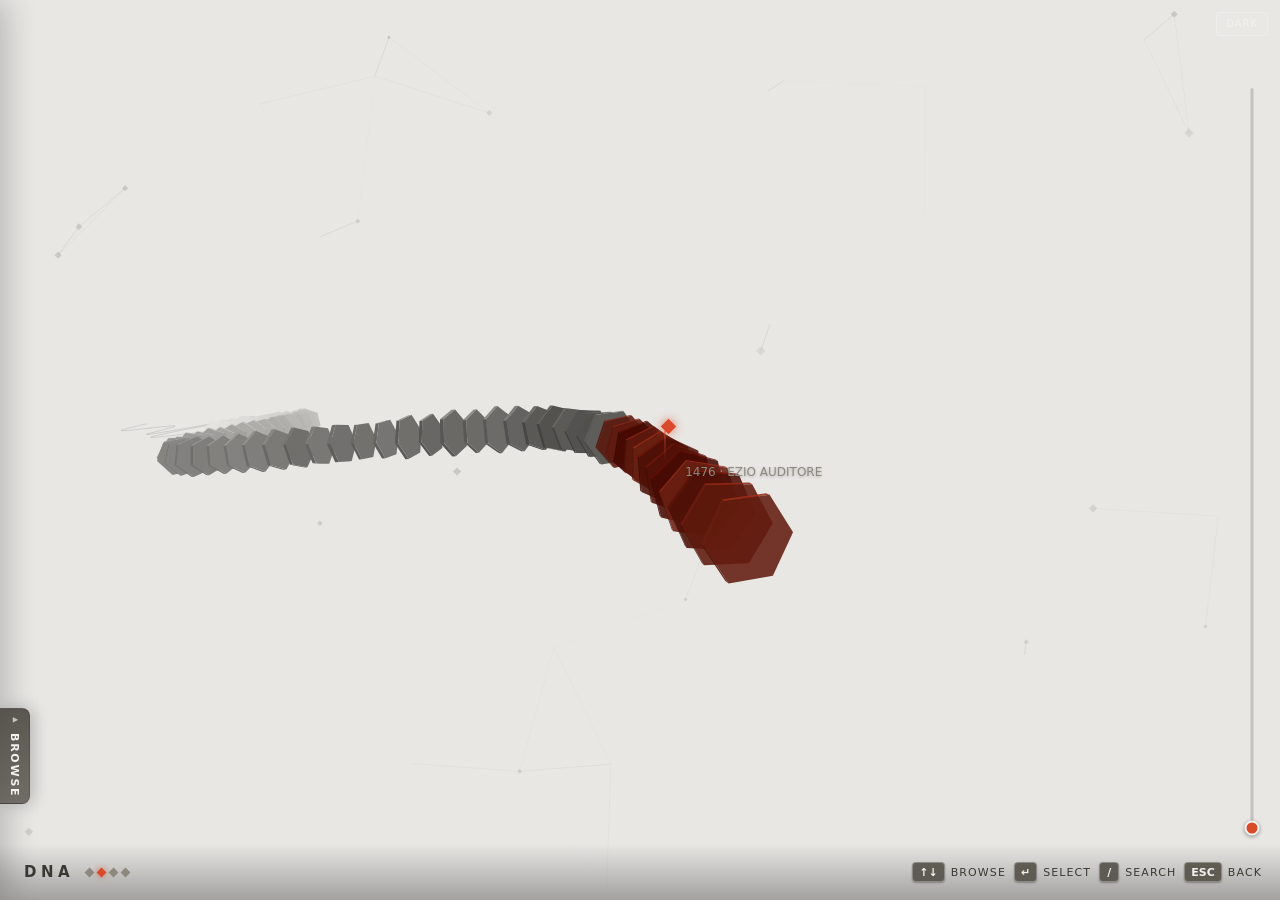
==== commit bfce54de: "Rework spire module: full-bleed spire, working scroll, fixed bugs The panel was a boxed sidebar eati" ====
--- a/ac-dna-spire.html
+++ b/ac-dna-spire.html
@@ -12,7 +12,7 @@
   ---------------------------------------------------------------- */
   :root {
     --ground:#e8e7e4; --ground-hi:#f4f3f1; --ink:#3a3833; --ink-soft:#8d897f;
-    --plate:rgba(84,80,72,.90); --plate-2:rgba(70,66,59,.94); --plate-ink:#f2f1ee;
+    --plate:rgba(84,80,72,.80); --plate-2:rgba(70,66,59,.87); --plate-ink:#f2f1ee;
     --plate-dim:rgba(242,241,238,.62);
     --blood:#c0281c; --blood-deep:#7a1004; --blood-hot:#d94a2a;
     --line:rgba(0,0,0,.16); --line-soft:rgba(0,0,0,.09);
@@ -21,7 +21,7 @@
   @media (prefers-color-scheme: dark) {
     :root {
       --ground:#17181a; --ground-hi:#101113; --ink:#d9d8d4; --ink-soft:#93908a;
-      --plate:rgba(28,28,31,.92); --plate-2:rgba(20,20,23,.95); --plate-ink:#f2f1ee;
+      --plate:rgba(28,28,31,.82); --plate-2:rgba(20,20,23,.88); --plate-ink:#f2f1ee;
       --plate-dim:rgba(242,241,238,.58);
       --blood:#d9382a; --blood-deep:#8f1607; --blood-hot:#ea5a34;
       --line:rgba(255,255,255,.16); --line-soft:rgba(255,255,255,.08);
@@ -38,13 +38,14 @@
   }
   :root[data-theme="light"] {
     --ground:#e8e7e4; --ground-hi:#f4f3f1; --ink:#3a3833; --ink-soft:#8d897f;
-    --plate:rgba(84,80,72,.90); --plate-2:rgba(70,66,59,.94); --plate-ink:#f2f1ee;
+    --plate:rgba(84,80,72,.80); --plate-2:rgba(70,66,59,.87); --plate-ink:#f2f1ee;
     --plate-dim:rgba(242,241,238,.62);
     --blood:#c0281c; --blood-deep:#7a1004; --blood-hot:#d94a2a;
     --line:rgba(0,0,0,.16); --line-soft:rgba(0,0,0,.09);
     --key-bg:rgba(84,80,72,.90); --key-ink:#f2f1ee; --key-border:rgba(255,255,255,.28);
   }
 
+  :root { --panel-w: 336px; }
   * { box-sizing: border-box; }
   html, body {
     margin: 0; padding: 0; width: 100%; height: 100%;
@@ -90,14 +91,36 @@
   /* ---- side panel ---- */
   .panel {
     position: fixed; z-index: 3; top: 0; left: 0; bottom: 0;
-    width: 372px; max-width: 100%;
+    width: var(--panel-w); max-width: 100%;
     display: flex; flex-direction: column;
     background: linear-gradient(180deg, var(--plate-2), var(--plate));
     backdrop-filter: blur(7px); -webkit-backdrop-filter: blur(7px);
     border-right: 1px solid var(--line);
     color: var(--plate-ink);
     box-shadow: 6px 0 30px rgba(0,0,0,.22);
-  }
+    transition: transform .34s cubic-bezier(.4,0,.2,1);
+  }
+  :root.panel-collapsed .panel { transform: translateX(-100%); }
+
+  /* persistent handle tab — always reachable, slides with the collapse state,
+     lets the spire read as the hero by default (matches the AC reference,
+     where the browser is a thin corner overlay, not a boxed sidebar) */
+  .panel-handle {
+    position: fixed; z-index: 4; bottom: 96px; left: var(--panel-w);
+    width: 30px; height: 96px;
+    display: flex; align-items: center; justify-content: center; gap: 6px;
+    background: linear-gradient(180deg, var(--plate-2), var(--plate));
+    border: 1px solid var(--line); border-left: none; border-radius: 0 8px 8px 0;
+    color: var(--plate-ink); cursor: pointer; font-family: inherit;
+    writing-mode: vertical-rl; text-transform: uppercase; letter-spacing: .16em;
+    font-size: 11px; font-weight: 700;
+    box-shadow: 4px 0 16px rgba(0,0,0,.2);
+    transition: left .34s cubic-bezier(.4,0,.2,1);
+  }
+  .panel-handle:hover { background: linear-gradient(180deg, var(--plate-2), var(--plate-2)); }
+  .panel-handle .chev { writing-mode: horizontal-tb; transition: transform .34s ease; }
+  :root.panel-collapsed .panel-handle { left: 0; }
+  :root.panel-collapsed .panel-handle .chev { transform: rotate(180deg); }
   .panel__head {
     padding: 16px 18px 12px; border-bottom: 1px solid rgba(255,255,255,.10);
     flex: 0 0 auto;
@@ -218,10 +241,12 @@
 
   /* ---- memory detail overlay plate ---- */
   .detail {
-    position: fixed; z-index: 4; left: 372px; top: 0; bottom: 64px;
-    display: none; align-items: center; pointer-events: none;
+    position: fixed; z-index: 4; left: 0; right: 0; top: 0; bottom: 64px;
+    display: none; align-items: center; justify-content: center; pointer-events: none;
     padding: 40px clamp(24px, 6vw, 96px);
-  }
+    transition: left .34s cubic-bezier(.4,0,.2,1);
+  }
+  :root:not(.panel-collapsed) .detail { left: var(--panel-w); justify-content: flex-start; }
   .detail.show { display: flex; }
   .detail__card {
     pointer-events: auto; max-width: 620px; width: 100%;
@@ -294,10 +319,39 @@
     box-shadow: 0 1px 2px rgba(0,0,0,.3); letter-spacing: 0;
   }
 
-  /* mobile panel toggle */
-  .paneltoggle {
+  /* ---- scrub rail: visible + draggable spire position, doubles as
+     scroll-wheel confirmation so "is scrolling doing anything" is never
+     in doubt ---- */
+  .scrubrail {
+    position: fixed; z-index: 3; right: 14px; top: 88px; bottom: 72px;
+    width: 28px; cursor: pointer; touch-action: none;
+  }
+  .scrubrail__track {
+    position: absolute; left: 50%; top: 0; bottom: 0; width: 3px;
+    transform: translateX(-50%); border-radius: 2px;
+    background: var(--line);
+  }
+  .scrubrail__fill {
+    position: absolute; left: 50%; bottom: 0; width: 3px; height: 0%;
+    transform: translateX(-50%); border-radius: 2px;
+    background: linear-gradient(to top, var(--blood-deep), var(--blood-hot));
+  }
+  .scrubrail__thumb {
+    position: absolute; left: 50%; top: 0%; width: 15px; height: 15px;
+    transform: translate(-50%, -50%); border-radius: 50%;
+    background: var(--blood-hot); border: 2px solid var(--plate-ink);
+    box-shadow: 0 1px 4px rgba(0,0,0,.4);
+  }
+  .scrubrail:hover .scrubrail__thumb, .scrubrail:focus-visible .scrubrail__thumb { transform: translate(-50%, -50%) scale(1.15); }
+  @media (max-width: 760px) { .scrubrail { display: none; } }
+
+  /* theme toggle: always reachable, independent of panel state */
+  .theme-toggle-fixed { position: fixed; z-index: 5; top: 12px; right: 12px; }
+
+  /* mobile panel toggle (corner button; desktop uses .panel-handle instead) */
+  .panel-handle-mobile {
     position: fixed; z-index: 5; display: none;
-    top: 12px; right: 12px;
+    top: 12px; right: 82px;
   }
 
   /* ---- focus states (red, offset) ---- */
@@ -319,14 +373,15 @@
       width: 100%; bottom: auto; max-height: 62vh; height: auto;
       box-shadow: 0 12px 30px rgba(0,0,0,.35);
       border-right: none; border-bottom: 1px solid var(--line);
-      transition: transform .28s ease;
-    }
-    .panel.collapsed { transform: translateY(calc(-100% + 116px)); }
-    .detail { left: 0; right: 0; top: auto; bottom: 56px;
-      align-items: flex-end; padding: 12px; }
+    }
+    :root.panel-collapsed .panel { transform: translateY(-100%); }
+    .panel-handle { display: none; }
+    .panel-handle-mobile { display: inline-flex; }
+    .detail, :root:not(.panel-collapsed) .detail {
+      left: 0; right: 0; top: auto; bottom: 56px;
+      align-items: flex-end; justify-content: center; padding: 12px;
+    }
     .detail__card { max-width: 100%; }
-    .paneltoggle { display: inline-flex; }
-    .panel__head { padding-right: 86px; }
     .legend .keyhint span.lbl { display: none; }
     .bb-word { display: none; }
   }
@@ -336,7 +391,7 @@
   }
 
   @media (prefers-reduced-motion: reduce) {
-    .marker, #annotation, .chev, .panel { transition: none; }
+    .marker, #annotation, .chev, .panel, .panel-handle, .detail { transition: none; }
   }
 </style>
 </head>
@@ -351,7 +406,19 @@
 </div>
 <div id="annotation" aria-hidden="true"></div>
 
-<button class="iconbtn paneltoggle" id="paneltoggle" type="button" aria-expanded="true" aria-controls="panel">MENU</button>
+<button class="panel-handle" id="panelHandle" type="button" aria-expanded="true" aria-controls="panel">
+  <span class="chev" aria-hidden="true">◂</span><span>Browse</span>
+</button>
+<button class="iconbtn panel-handle-mobile" id="panelHandleMobile" type="button" aria-expanded="true" aria-controls="panel">MENU</button>
+
+<div class="scrubrail" id="scrubRail" role="slider" tabindex="0" aria-label="Position along the spire"
+     aria-orientation="vertical" aria-valuemin="0" aria-valuemax="100" aria-valuenow="0">
+  <div class="scrubrail__track" aria-hidden="true"></div>
+  <div class="scrubrail__fill" id="scrubFill" aria-hidden="true"></div>
+  <div class="scrubrail__thumb" id="scrubThumb" aria-hidden="true"></div>
+</div>
+
+<button class="iconbtn theme-toggle-fixed" id="themeToggle" type="button" aria-pressed="false">DARK</button>
 
 <!-- LEFT PANEL -->
 <section class="panel" id="panel" aria-label="DNA memory browser">
@@ -361,7 +428,6 @@
         <div class="wordmark">DNA</div>
         <div class="subject">SUBJECT · <b id="subjectName">EZIO AUDITORE</b></div>
       </div>
-      <button class="iconbtn" id="themeToggle" type="button" aria-pressed="false">DARK</button>
     </div>
   </div>
 
@@ -1497,8 +1563,11 @@
   // Sequence expand / collapse (single-open accordion)
   // ---------------------------------------------------------------
   var expandedSeq = null;
+  var focusSeq = 0; // the segment shown red + labeled on the spire — persists
+                     // whether or not the panel is open, like the AC reference
 
   function setSequenceCamera(si) {
+    focusSeq = si;
     cameraT = segToCamT(si);
     spire.setActiveSegment(si);
     spire.setCamera(cameraT);
@@ -1714,6 +1783,7 @@
   document.addEventListener('keydown', function (e) {
     if (e.key === '/' && !isTextField(document.activeElement)) {
       e.preventDefault();
+      setPanelCollapsed(false);
       searchInput.focus();
       searchInput.select();
       return;
@@ -1738,18 +1808,85 @@
         searchInput.focus();
         e.preventDefault(); return;
       }
+      // 5) back out entirely to the full-bleed spire
+      if (!panelCollapsed) {
+        setPanelCollapsed(true);
+        panelHandle.focus();
+        e.preventDefault(); return;
+      }
     }
   });
 
   // ---------------------------------------------------------------
-  // Wheel over canvas nudges camera along the spire
-  // ---------------------------------------------------------------
-  var stage = document.getElementById('stage');
-  stage.addEventListener('wheel', function (e) {
+  // Scroll drives the camera along the spire. Listens on the whole
+  // window (not just the canvas) so it works no matter where the
+  // pointer sits, but yields to native scrolling inside the list/detail
+  // card. Normalizes deltaMode (pixel vs. line vs. page) since trackpads,
+  // mice, and browsers report wildly different magnitudes.
+  // ---------------------------------------------------------------
+  function normalizedDeltaY(e) {
+    var scale = e.deltaMode === 1 ? 18 : (e.deltaMode === 2 ? 800 : 1);
+    return e.deltaY * scale;
+  }
+
+  function setCameraT(t, opts) {
+    cameraT = Math.max(0, Math.min(1, t));
+    spire.setCamera(cameraT);
+    syncRail();
+    if (!(opts && opts.keepFocus)) {
+      // scrolling freely moves the camera without forcing a specific
+      // segment "active" — but keep the label/marker following whatever
+      // segment the camera is currently nearest, so the readout never
+      // goes stale mid-scroll.
+      var nearest = Math.round(cameraT * (SEG_COUNT - 1));
+      if (nearest !== focusSeq) { focusSeq = nearest; spire.setActiveSegment(nearest); updateAnnotation(nearest); }
+    }
+  }
+
+  window.addEventListener('wheel', function (e) {
+    if (e.target.closest && (e.target.closest('.seqlist') || e.target.closest('.detail__card'))) return;
     e.preventDefault();
-    cameraT = Math.max(0, Math.min(1, cameraT + e.deltaY * 0.00045));
-    spire.setCamera(cameraT);
+    setCameraT(cameraT + normalizedDeltaY(e) * 0.0011);
   }, { passive: false });
+
+  // ---------------------------------------------------------------
+  // Scrub rail: draggable + clickable + keyboard-operable position
+  // control, and the visible proof that scrolling is registering.
+  // ---------------------------------------------------------------
+  var scrubRail = document.getElementById('scrubRail');
+  var scrubFill = document.getElementById('scrubFill');
+  var scrubThumb = document.getElementById('scrubThumb');
+
+  function syncRail() {
+    var pct = cameraT * 100;
+    scrubFill.style.height = pct + '%';
+    scrubThumb.style.top = (100 - pct) + '%';
+    scrubRail.setAttribute('aria-valuenow', String(Math.round(pct)));
+  }
+
+  function railTFromEvent(e) {
+    var rect = scrubRail.getBoundingClientRect();
+    var y = (e.touches ? e.touches[0].clientY : e.clientY) - rect.top;
+    return 1 - Math.max(0, Math.min(1, y / rect.height));
+  }
+
+  var railDragging = false;
+  scrubRail.addEventListener('pointerdown', function (e) {
+    railDragging = true;
+    scrubRail.setPointerCapture(e.pointerId);
+    setCameraT(railTFromEvent(e));
+  });
+  scrubRail.addEventListener('pointermove', function (e) {
+    if (!railDragging) return;
+    setCameraT(railTFromEvent(e));
+  });
+  scrubRail.addEventListener('pointerup', function () { railDragging = false; });
+  scrubRail.addEventListener('keydown', function (e) {
+    if (e.key === 'ArrowUp' || e.key === 'ArrowRight') { setCameraT(cameraT + 0.04); e.preventDefault(); }
+    else if (e.key === 'ArrowDown' || e.key === 'ArrowLeft') { setCameraT(cameraT - 0.04); e.preventDefault(); }
+    else if (e.key === 'Home') { setCameraT(0); e.preventDefault(); }
+    else if (e.key === 'End') { setCameraT(1); e.preventDefault(); }
+  });
 
   // ---------------------------------------------------------------
   // Floating diamond marker + year annotation
@@ -1765,7 +1902,7 @@
 
   var markerRAF = null;
   function markerLoop() {
-    var si = expandedSeq;
+    var si = focusSeq;
     if (si === null || si === undefined) {
       marker.style.opacity = '0';
       annotation.style.opacity = '0';
@@ -1816,15 +1953,26 @@
   applyTheme();
 
   // ---------------------------------------------------------------
-  // Mobile panel toggle
+  // Panel collapse: the spire is the hero by default (full-bleed, like
+  // the AC reference); the browser panel is a drawer, not a fixture.
+  // One state, driven from either the desktop side handle or the
+  // mobile corner button.
   // ---------------------------------------------------------------
   var panel = document.getElementById('panel');
-  var paneltoggle = document.getElementById('paneltoggle');
-  paneltoggle.addEventListener('click', function () {
-    var collapsed = panel.classList.toggle('collapsed');
-    paneltoggle.setAttribute('aria-expanded', String(!collapsed));
-    paneltoggle.textContent = collapsed ? 'MENU' : 'CLOSE';
-  });
+  var panelHandle = document.getElementById('panelHandle');
+  var panelHandleMobile = document.getElementById('panelHandleMobile');
+  var panelCollapsed = true;
+
+  function setPanelCollapsed(collapsed) {
+    panelCollapsed = collapsed;
+    document.documentElement.classList.toggle('panel-collapsed', collapsed);
+    panelHandle.setAttribute('aria-expanded', String(!collapsed));
+    panelHandleMobile.setAttribute('aria-expanded', String(!collapsed));
+    panelHandleMobile.textContent = collapsed ? 'MENU' : 'CLOSE';
+  }
+  function togglePanel() { setPanelCollapsed(!panelCollapsed); }
+  panelHandle.addEventListener('click', togglePanel);
+  panelHandleMobile.addEventListener('click', togglePanel);
 
   // ---------------------------------------------------------------
   // Resize
@@ -1835,7 +1983,12 @@
     resizeRAF = requestAnimationFrame(function () { spire.resize(); });
   });
 
-  // initial state: open sequence 1 softly? Keep collapsed but position camera.
+  // initial state: spire full-bleed with sequence 1 already highlighted
+  // (matching the reference, which always shows a "current" memory), panel
+  // collapsed until the visitor asks for the list.
+  setPanelCollapsed(true);
+  setSequenceCamera(0);
+  syncRail();
   spire.resize();
 })();
 </script>
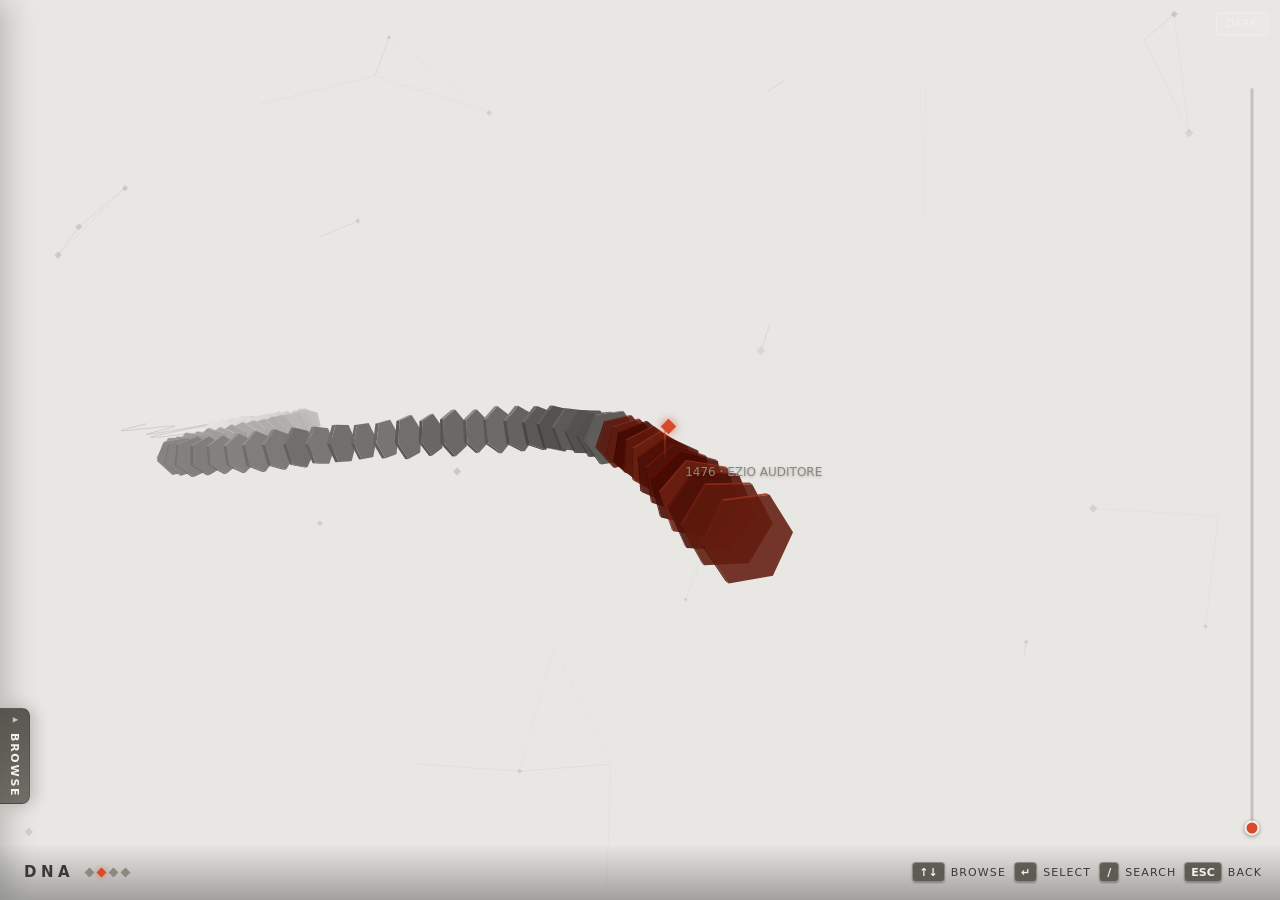
==== commit 64127f02: "Make spire tiles clickable, add generated crest icons Two real gaps: the 3D discs themselves weren't" ====
--- a/ac-dna-spire.html
+++ b/ac-dna-spire.html
@@ -180,13 +180,18 @@
     width: 100%; text-align: left; font-family: inherit; cursor: pointer;
     background: none; border: none; color: var(--plate-ink);
     padding: 12px 8px 12px 10px; display: grid;
-    grid-template-columns: 26px 1fr auto; align-items: center; gap: 10px;
+    grid-template-columns: 16px 28px 1fr auto; align-items: center; gap: 10px;
   }
   .seq-header:hover { background: rgba(255,255,255,.05); }
   .seq-num {
     font-size: 11px; letter-spacing: .05em; color: var(--plate-dim);
     font-variant-numeric: tabular-nums; text-align: center;
   }
+  /* procedurally generated seal — a stand-in for per-sequence artwork we
+     can't source (no external requests are permitted in this sandbox) */
+  .seq-seal { width: 28px; height: 28px; flex: 0 0 auto; color: var(--blood-hot); opacity: .75; }
+  .seq-header[aria-expanded="true"] .seq-seal { opacity: 1; }
+  .seq-seal svg { display: block; width: 100%; height: 100%; }
   .seq-titlewrap { min-width: 0; }
   .seq-eyebrow {
     font-size: 9.5px; letter-spacing: .16em; color: var(--blood-hot);
@@ -249,6 +254,7 @@
   :root:not(.panel-collapsed) .detail { left: var(--panel-w); justify-content: flex-start; }
   .detail.show { display: flex; }
   .detail__card {
+    position: relative;
     pointer-events: auto; max-width: 620px; width: 100%;
     background: linear-gradient(160deg, var(--plate-2), var(--plate));
     backdrop-filter: blur(6px); -webkit-backdrop-filter: blur(6px);
@@ -256,6 +262,13 @@
     color: var(--plate-ink); box-shadow: 0 24px 60px rgba(0,0,0,.4);
     overflow: hidden;
   }
+  .detail__seal {
+    position: absolute; z-index: 0; right: -18px; bottom: -18px;
+    width: 200px; height: 200px; color: var(--blood-hot); opacity: .1;
+    pointer-events: none;
+  }
+  .detail__seal svg { display: block; width: 100%; height: 100%; }
+  .detail__accent, .detail__body { position: relative; z-index: 1; }
   .detail__accent {
     height: 46px; position: relative;
     background: linear-gradient(180deg, var(--blood-deep) 0%, var(--blood) 55%, var(--blood-hot) 100%);
@@ -451,6 +464,7 @@
 <!-- MEMORY DETAIL -->
 <div class="detail" id="detail" role="dialog" aria-modal="false" aria-labelledby="detailName" aria-hidden="true">
   <div class="detail__card">
+    <div class="detail__seal" id="detailSeal" aria-hidden="true"></div>
     <div class="detail__accent"><span class="eb" id="detailEyebrow">SEQUENCE 1</span><span class="diamond"></span></div>
     <div class="detail__body">
       <div class="detail__mnum" id="detailMnum">MEMORY 1</div>
@@ -1425,6 +1439,43 @@
       plexusCanvas = null;
     }
 
+    // ---------------- hit-testing: click/hover directly on a disc ----------------
+    var hitScratch = new Float32Array(12);
+    function pointInHex(x, y, verts) {
+      var inside = false;
+      for (var i = 0, j = 5; i < 6; j = i++) {
+        var xi = verts[i * 2], yi = verts[i * 2 + 1];
+        var xj = verts[j * 2], yj = verts[j * 2 + 1];
+        if (((yi > y) !== (yj > y)) && (x < (xj - xi) * (y - yi) / (yj - yi) + xi)) inside = !inside;
+      }
+      return inside;
+    }
+
+    function pickSegmentAt(clientX, clientY) {
+      if (!lastCam.valid || !state.width || !state.height) return null;
+      var rect = canvas.getBoundingClientRect();
+      var px = (clientX - rect.left), py = (clientY - rect.top);
+      var n = geo.discCount;
+      var best = -1, bestZ = Infinity;
+      var tmp = [0, 0];
+      for (var i = 0; i < n; i++) {
+        var cx = geo.discCenter[i * 3], cy = geo.discCenter[i * 3 + 1], cz = geo.discCenter[i * 3 + 2];
+        var vz = viewZ(cx, cy, cz);
+        if (vz < 0.15 || vz > bestZ) continue;
+        project(cx, cy, cz, tmp, 0);
+        var dx = tmp[0] - px, dy = tmp[1] - py;
+        if (dx * dx + dy * dy > 7000) continue; // cheap radius reject before precise poly test
+        var tx = geo.discTangent[i * 3], ty = geo.discTangent[i * 3 + 1], tz = geo.discTangent[i * 3 + 2];
+        var toCamX = lastCam.pos[0] - cx, toCamY = lastCam.pos[1] - cy, toCamZ = lastCam.pos[2] - cz;
+        var facingFront = (tx * toCamX + ty * toCamY + tz * toCamZ) > 0;
+        var capVerts = facingFront ? geo.discFrontVerts : geo.discBackVerts;
+        var base = i * 18;
+        for (var k = 0; k < 6; k++) project(capVerts[base + k * 3], capVerts[base + k * 3 + 1], capVerts[base + k * 3 + 2], hitScratch, k * 2);
+        if (pointInHex(px, py, hitScratch)) { best = i; bestZ = vz; }
+      }
+      return best >= 0 ? geo.discSegmentIndex[best] : null;
+    }
+
     // initial sizing
     resize();
 
@@ -1437,6 +1488,7 @@
       destroy: destroy,
       tick: tick,
       getSegmentScreenPos: getSegmentScreenPos,
+      pickSegmentAt: pickSegmentAt,
       get segments() { return segments; },
       get discsPerSegment() { return discsPerSegment; }
     };
@@ -1500,6 +1552,20 @@
   var seqEls = [];   // per-sequence element records
   function esc(s) { return String(s); }
 
+  // Procedurally generated crest per sequence — a hexagon (echoing the
+  // spire's own disc shape) with a rotated diamond (echoing the marker
+  // motif), rotation offset deterministically by sequence number so each
+  // one reads as distinct. Stands in for artwork we have no way to source.
+  function seqSeal(n) {
+    var rot = (n * 137) % 360;
+    return '<svg viewBox="0 0 100 100" aria-hidden="true">' +
+      '<g transform="rotate(' + rot + ' 50 50)">' +
+        '<polygon points="50,6 91,28 91,72 50,94 9,72 9,28" fill="none" stroke="currentColor" stroke-width="6"/>' +
+      '</g>' +
+      '<rect x="36" y="36" width="28" height="28" transform="rotate(45 50 50)" fill="currentColor"/>' +
+    '</svg>';
+  }
+
   SEQUENCES.forEach(function (seq, si) {
     var wrap = document.createElement('div');
     wrap.className = 'seq';
@@ -1516,6 +1582,7 @@
     header.dataset.seq = si;
     header.innerHTML =
       '<span class="chev" aria-hidden="true">▸</span>' +
+      '<span class="seq-seal">' + seqSeal(seq.n) + '</span>' +
       '<span class="seq-titlewrap">' +
         '<span class="seq-eyebrow">SEQUENCE ' + seq.n + '</span>' +
         '<span class="seq-title" data-field="title">' + esc(seq.title) + '</span>' +
@@ -1574,20 +1641,22 @@
     updateAnnotation(si);
   }
 
-  function toggleSequence(si, opts) {
+  function openSequence(si, opts) {
     opts = opts || {};
     var rec = seqEls[si];
+    if (expandedSeq !== null && expandedSeq !== si) collapseSequence(expandedSeq);
+    rec.header.setAttribute('aria-expanded', 'true');
+    rec.region.hidden = false;
+    expandedSeq = si;
+    setSequenceCamera(si);
+    if (!opts.noScroll) rec.header.scrollIntoView({ block: 'nearest', behavior: reduceMotion ? 'auto' : 'smooth' });
+  }
+
+  function toggleSequence(si, opts) {
+    var rec = seqEls[si];
     var isOpen = rec.header.getAttribute('aria-expanded') === 'true';
-    if (isOpen) {
-      collapseSequence(si);
-    } else {
-      if (expandedSeq !== null && expandedSeq !== si) collapseSequence(expandedSeq);
-      rec.header.setAttribute('aria-expanded', 'true');
-      rec.region.hidden = false;
-      expandedSeq = si;
-      setSequenceCamera(si);
-      if (!opts.noScroll) rec.header.scrollIntoView({ block: 'nearest', behavior: reduceMotion ? 'auto' : 'smooth' });
-    }
+    if (isOpen) collapseSequence(si);
+    else openSequence(si, opts);
   }
 
   function collapseSequence(si) {
@@ -1606,6 +1675,7 @@
   var detailName = document.getElementById('detailName');
   var detailLoc = document.getElementById('detailLoc');
   var detailDesc = document.getElementById('detailDesc');
+  var detailSeal = document.getElementById('detailSeal');
   var lastMemTrigger = null;
   var activeMemEl = null;
 
@@ -1627,6 +1697,7 @@
     }
     setSequenceCamera(si);
 
+    detailSeal.innerHTML = seqSeal(seq.n);
     detailEyebrow.textContent = 'SEQUENCE ' + seq.n;
     detailMnum.textContent = 'MEMORY ' + mem.n;
     detailName.textContent = mem.title;
@@ -1850,6 +1921,27 @@
   }, { passive: false });
 
   // ---------------------------------------------------------------
+  // Click/hover directly on a disc in the spire — the tiles themselves
+  // are hit-testable, not just the sidebar list.
+  // ---------------------------------------------------------------
+  var hoverSeg = null;
+  canvas.addEventListener('mousemove', function (e) {
+    var seg = spire.pickSegmentAt(e.clientX, e.clientY);
+    if (seg !== hoverSeg) {
+      hoverSeg = seg;
+      canvas.style.cursor = seg !== null ? 'pointer' : '';
+    }
+  });
+  canvas.addEventListener('mouseleave', function () { hoverSeg = null; canvas.style.cursor = ''; });
+  canvas.addEventListener('click', function (e) {
+    var seg = spire.pickSegmentAt(e.clientX, e.clientY);
+    if (seg === null) return;
+    setPanelCollapsed(false);
+    openSequence(seg);
+    seqEls[seg].header.focus();
+  });
+
+  // ---------------------------------------------------------------
   // Scrub rail: draggable + clickable + keyboard-operable position
   // control, and the visible proof that scrolling is registering.
   // ---------------------------------------------------------------
